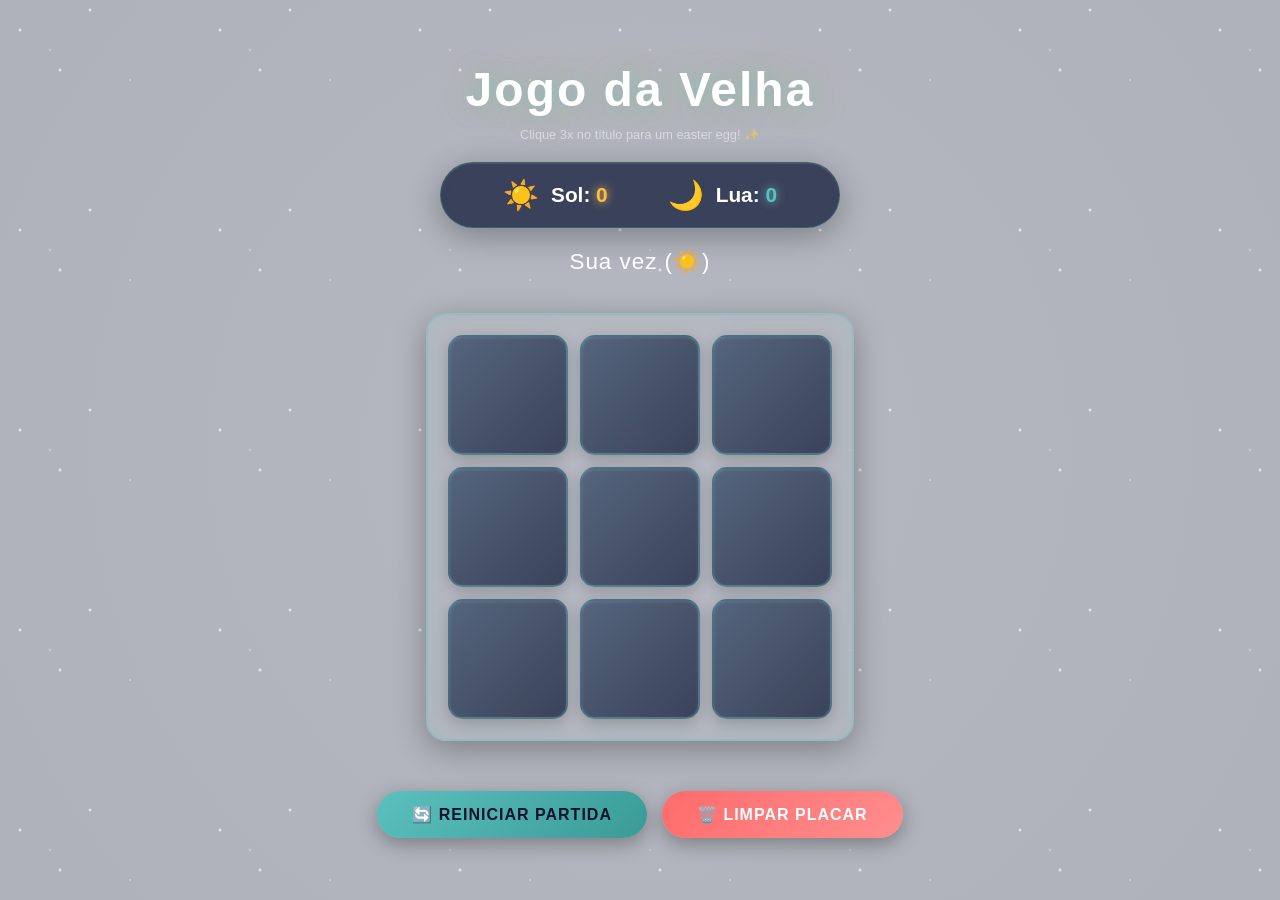
==== index.html @ 62d58f1d "Criar jogo da velha completo com Sol vs Lua Crescente, IA Minimax, Easter Egg, e animações" ====
<!DOCTYPE html>
<html lang="pt-BR">
<head>
    <meta charset="UTF-8">
    <meta name="viewport" content="width=device-width, initial-scale=1.0">
    <title>Jogo da Velha - Sol & Lua Crescente</title>
    <style>
        * {
            margin: 0;
            padding: 0;
            box-sizing: border-box;
        }

        :root {
            --bg-color: #0b132b;
            --board-color: #1c2541;
            --text-color: #ffffff;
            --sol-color: #ffbc42;
            --lua-color: #5bc0be;
            --primary-shadow: 0 8px 32px rgba(0, 0, 0, 0.3);
        }

        body {
            margin: 0;
            padding: 0;
            background: radial-gradient(circle at center, #1c2541 0%, #0b132b 100%);
            color: var(--text-color);
            font-family: 'Segoe UI', Tahoma, Geneva, Verdana, sans-serif;
            display: flex;
            flex-direction: column;
            align-items: center;
            justify-content: center;
            min-height: 100vh;
            overflow: hidden;
        }

        /* Efeito de estrelas de fundo */
        body::before {
            content: '';
            position: fixed;
            top: 0;
            left: 0;
            width: 100%;
            height: 100%;
            background-image: 
                radial-gradient(2px 2px at 20px 30px, white, rgba(255,255,255,0.2)),
                radial-gradient(2px 2px at 60px 70px, white, rgba(255,255,255,0.2)),
                radial-gradient(1px 1px at 50px 50px, white, rgba(255,255,255,0.2)),
                radial-gradient(1px 1px at 130px 80px, white, rgba(255,255,255,0.2)),
                radial-gradient(2px 2px at 90px 10px, white, rgba(255,255,255,0.2));
            background-repeat: repeat;
            background-size: 200px 200px;
            animation: twinkle 5s ease-in-out infinite;
            pointer-events: none;
            z-index: 1;
        }

        @keyframes twinkle {
            0%, 100% { opacity: 0.3; }
            50% { opacity: 0.8; }
        }

        h1 {
            font-size: 3rem;
            margin-bottom: 10px;
            cursor: pointer;
            user-select: none;
            text-shadow: 0 0 20px rgba(91, 192, 190, 0.5), 0 0 40px rgba(255, 188, 66, 0.3);
            transition: all 0.3s ease;
            position: relative;
            z-index: 2;
            letter-spacing: 2px;
        }

        h1:hover {
            transform: scale(1.05);
            text-shadow: 0 0 30px rgba(91, 192, 190, 0.8), 0 0 60px rgba(255, 188, 66, 0.6);
        }

        h1:active {
            transform: scale(0.95);
        }

        .click-hint {
            font-size: 0.8rem;
            color: rgba(255, 255, 255, 0.5);
            margin-bottom: 20px;
            z-index: 2;
            position: relative;
            animation: pulse-text 2s ease-in-out infinite;
        }

        @keyframes pulse-text {
            0%, 100% { opacity: 0.5; }
            50% { opacity: 1; }
        }

        .scoreboard {
            display: flex;
            gap: 60px;
            font-size: 1.3rem;
            margin-bottom: 20px;
            background: rgba(28, 37, 65, 0.8);
            padding: 15px 35px;
            border-radius: 50px;
            box-shadow: var(--primary-shadow), inset 0 1px 0 rgba(255, 255, 255, 0.1);
            backdrop-filter: blur(10px);
            border: 1px solid rgba(91, 192, 190, 0.2);
            z-index: 2;
            position: relative;
            min-width: 400px;
            justify-content: center;
        }

        .score-item {
            display: flex;
            align-items: center;
            gap: 12px;
            font-weight: 600;
            transition: transform 0.3s ease;
        }

        .score-item:hover {
            transform: scale(1.1);
        }

        .score-sol { 
            color: var(--sol-color); 
            text-shadow: 0 0 10px var(--sol-color);
        }

        .score-lua { 
            color: var(--lua-color); 
            text-shadow: 0 0 10px var(--lua-color);
        }

        .emoji {
            font-size: 1.8rem;
            animation: emoji-bounce 1s ease-in-out infinite;
        }

        .emoji.sol-emoji {
            animation: rotate-sun 8s linear infinite;
        }

        @keyframes rotate-sun {
            from { transform: rotate(0deg); }
            to { transform: rotate(360deg); }
        }

        @keyframes emoji-bounce {
            0%, 100% { transform: translateY(0); }
            50% { transform: translateY(-5px); }
        }

        .status {
            font-size: 1.4rem;
            margin-bottom: 25px;
            height: 35px;
            font-weight: 300;
            letter-spacing: 1px;
            z-index: 2;
            position: relative;
            min-height: 40px;
            animation: fade-in 0.3s ease;
        }

        @keyframes fade-in {
            from { opacity: 0; }
            to { opacity: 1; }
        }

        .container {
            display: flex;
            flex-direction: column;
            align-items: center;
            gap: 20px;
            z-index: 2;
            position: relative;
        }

        .board {
            display: grid;
            grid-template-columns: repeat(3, 120px);
            grid-template-rows: repeat(3, 120px);
            gap: 12px;
            background: rgba(255, 255, 255, 0.03);
            padding: 20px;
            border-radius: 20px;
            box-shadow: var(--primary-shadow), inset 0 0 20px rgba(91, 192, 190, 0.1);
            border: 2px solid rgba(91, 192, 190, 0.3);
            backdrop-filter: blur(10px);
        }

        .cell {
            background: linear-gradient(135deg, rgba(60, 80, 107, 0.8), rgba(28, 37, 65, 0.8));
            border: 2px solid rgba(91, 192, 190, 0.3);
            border-radius: 15px;
            font-size: 3.5rem;
            display: flex;
            align-items: center;
            justify-content: center;
            cursor: pointer;
            transition: all 0.3s cubic-bezier(0.34, 1.56, 0.64, 1);
            box-shadow: inset 0 1px 3px rgba(255, 255, 255, 0.1), 0 4px 15px rgba(0, 0, 0, 0.2);
            position: relative;
            overflow: hidden;
        }

        .cell::before {
            content: '';
            position: absolute;
            top: 0;
            left: -100%;
            width: 100%;
            height: 100%;
            background: linear-gradient(90deg, transparent, rgba(255, 255, 255, 0.3), transparent);
            transition: left 0.5s;
        }

        .cell:hover::before {
            left: 100%;
        }

        .cell:hover:not(.sol):not(.lua) {
            background: linear-gradient(135deg, rgba(91, 192, 190, 0.4), rgba(60, 80, 107, 0.8));
            transform: translateY(-5px) scale(1.02);
            box-shadow: inset 0 1px 3px rgba(255, 255, 255, 0.2), 0 8px 25px rgba(91, 192, 190, 0.3);
            border-color: rgba(91, 192, 190, 0.6);
        }

        .cell:active:not(.disabled) {
            transform: translateY(-2px) scale(0.98);
        }

        .cell.disabled {
            cursor: not-allowed;
        }

        .cell.sol {
            color: var(--sol-color);
            animation: appear-sol 0.5s cubic-bezier(0.34, 1.56, 0.64, 1);
            text-shadow: 0 0 10px var(--sol-color);
        }

        .cell.lua {
            color: var(--lua-color);
            animation: appear-lua 0.5s cubic-bezier(0.34, 1.56, 0.64, 1);
            text-shadow: 0 0 10px var(--lua-color);
        }

        @keyframes appear-sol {
            from {
                transform: scale(0) rotate(-180deg);
                opacity: 0;
            }
            to {
                transform: scale(1) rotate(0deg);
                opacity: 1;
            }
        }

        @keyframes appear-lua {
            from {
                transform: scale(0) rotate(180deg);
                opacity: 0;
            }
            to {
                transform: scale(1) rotate(0deg);
                opacity: 1;
            }
        }

        .cell.winner-cell {
            background: linear-gradient(135deg, rgba(91, 192, 190, 0.8), rgba(255, 188, 66, 0.6));
            animation: pulse-winner 0.6s ease-in-out infinite;
            box-shadow: inset 0 1px 3px rgba(255, 255, 255, 0.3), 0 0 30px rgba(91, 192, 190, 0.8);
            border-color: rgba(91, 192, 190, 0.9);
        }

        @keyframes pulse-winner {
            0%, 100% { transform: scale(1); }
            50% { transform: scale(1.08); }
        }

        .buttons-container {
            display: flex;
            gap: 15px;
            margin-top: 30px;
            z-index: 2;
            position: relative;
        }

        .reset-btn, .clear-scores-btn {
            padding: 14px 35px;
            font-size: 1rem;
            font-weight: 600;
            border: none;
            border-radius: 30px;
            cursor: pointer;
            transition: all 0.3s cubic-bezier(0.34, 1.56, 0.64, 1);
            box-shadow: 0 6px 20px rgba(0, 0, 0, 0.3);
            text-transform: uppercase;
            letter-spacing: 1px;
            position: relative;
            overflow: hidden;
        }

        .reset-btn::before, .clear-scores-btn::before {
            content: '';
            position: absolute;
            top: 0;
            left: -100%;
            width: 100%;
            height: 100%;
            background: rgba(255, 255, 255, 0.2);
            transition: left 0.5s;
            z-index: -1;
        }

        .reset-btn:hover::before, .clear-scores-btn:hover::before {
            left: 100%;
        }

        .reset-btn {
            background: linear-gradient(135deg, var(--lua-color), #3a9b96);
            color: #0b132b;
        }

        .reset-btn:hover {
            transform: translateY(-3px);
            box-shadow: 0 10px 30px rgba(91, 192, 190, 0.5);
        }

        .clear-scores-btn {
            background: linear-gradient(135deg, #ff6b6b, #ff8e8e);
            color: white;
        }

        .clear-scores-btn:hover {
            transform: translateY(-3px);
            box-shadow: 0 10px 30px rgba(255, 107, 107, 0.5);
        }

        /* Easter Egg Canvas */
        #easterEggCanvas {
            position: fixed;
            top: 0;
            left: 0;
            width: 100vw;
            height: 100vh;
            pointer-events: none;
            z-index: 999;
        }

        /* Confetti e Estrelas */
        .confetti {
            position: fixed;
            pointer-events: none;
            z-index: 998;
        }

        @media (max-width: 768px) {
            h1 {
                font-size: 2rem;
            }

            .scoreboard {
                gap: 30px;
                padding: 12px 20px;
                min-width: auto;
                font-size: 1rem;
            }

            .board {
                grid-template-columns: repeat(3, 80px);
                grid-template-rows: repeat(3, 80px);
                gap: 8px;
                padding: 15px;
            }

            .cell {
                font-size: 2.5rem;
            }

            .buttons-container {
                flex-direction: column;
                gap: 10px;
            }

            .reset-btn, .clear-scores-btn {
                padding: 12px 25px;
                font-size: 0.9rem;
            }
        }
    </style>
</head>
<body>

    <h1 id="gameTitle">Jogo da Velha</h1>
    <div class="click-hint" id="clickHint">Clique 3x no título para um easter egg! ✨</div>

    <div class="scoreboard">
        <div class="score-item">
            <span class="emoji sol-emoji">☀️</span>
            <span>Sol: <span id="solScore" class="score-sol">0</span></span>
        </div>
        <div class="score-item">
            <span class="emoji">🌙</span>
            <span>Lua: <span id="luaScore" class="score-lua">0</span></span>
        </div>
    </div>

    <div class="status" id="statusText">Sua vez (☀️)</div>

    <div class="container">
        <div class="board" id="board">
            <div class="cell" data-index="0"></div>
            <div class="cell" data-index="1"></div>
            <div class="cell" data-index="2"></div>
            <div class="cell" data-index="3"></div>
            <div class="cell" data-index="4"></div>
            <div class="cell" data-index="5"></div>
            <div class="cell" data-index="6"></div>
            <div class="cell" data-index="7"></div>
            <div class="cell" data-index="8"></div>
        </div>

        <div class="buttons-container">
            <button class="reset-btn" id="resetBtn">🔄 Reiniciar Partida</button>
            <button class="clear-scores-btn" id="clearScoresBtn">🗑️ Limpar Placar</button>
        </div>
    </div>

    <canvas id="easterEggCanvas"></canvas>

    <script>
        const board = document.getElementById('board');
        const cells = document.querySelectorAll('.cell');
        const statusText = document.getElementById('statusText');
        const resetBtn = document.getElementById('resetBtn');
        const clearScoresBtn = document.getElementById('clearScoresBtn');
        const gameTitle = document.getElementById('gameTitle');
        const canvas = document.getElementById('easterEggCanvas');
        const ctx = canvas.getContext('2d');

        const HUMAN = 'sol';
        const AI = 'lua';
        let gameState = ["", "", "", "", "", "", "", "", ""];
        let isGameActive = true;
        let isAIThinking = false;
        
        let scores = { sol: 0, lua: 0 };
        let titleClicks = 0;
        let particles = [];

        const winningConditions = [
            [0, 1, 2], [3, 4, 5], [6, 7, 8],
            [0, 3, 6], [1, 4, 7], [2, 5, 8],
            [0, 4, 8], [2, 4, 6]
        ];

        // Inicializar canvas
        function resizeCanvas() {
            canvas.width = window.innerWidth;
            canvas.height = window.innerHeight;
        }
        resizeCanvas();
        window.addEventListener('resize', resizeCanvas);

        // Inicializar placar do LocalStorage
        if (localStorage.getItem('ticTacToeScores')) {
            scores = JSON.parse(localStorage.getItem('ticTacToeScores'));
            document.getElementById('solScore').textContent = scores.sol;
            document.getElementById('luaScore').textContent = scores.lua;
        }

        // Eventos
        cells.forEach(cell => cell.addEventListener('click', handleCellClick));
        resetBtn.addEventListener('click', resetGame);
        clearScoresBtn.addEventListener('click', clearScores);
        gameTitle.addEventListener('click', handleTitleClick);

        // Easter Egg - Confetes e Estrelas
        function handleTitleClick() {
            titleClicks++;
            
            if (titleClicks === 3) {
                createCelebration();
                titleClicks = 0;
            }
            
            setTimeout(() => {
                if (titleClicks > 0 && titleClicks < 3) {
                    titleClicks = 0;
                }
            }, 1500);
        }

        function createCelebration() {
            // Criar confetes
            for (let i = 0; i < 100; i++) {
                createConfetti();
            }
            
            // Criar estrelas
            for (let i = 0; i < 50; i++) {
                createStar();
            }
        }

        function createConfetti() {
            const confetti = {
                x: Math.random() * window.innerWidth,
                y: -10,
                vx: (Math.random() - 0.5) * 8,
                vy: Math.random() * 5 + 3,
                angle: Math.random() * Math.PI * 2,
                rotation: Math.random() * 0.1,
                life: 1,
                color: ['#ffbc42', '#5bc0be', '#ff6b9d', '#c44569'][Math.floor(Math.random() * 4)]
            };
            particles.push(confetti);
        }

        function createStar() {
            const star = {
                x: Math.random() * window.innerWidth,
                y: Math.random() * window.innerHeight,
                vx: (Math.random() - 0.5) * 2,
                vy: (Math.random() - 0.5) * 2,
                angle: Math.random() * Math.PI * 2,
                rotation: Math.random() * 0.1,
                life: 1,
                size: Math.random() * 2 + 1,
                type: 'star'
            };
            particles.push(star);
        }

        function animateParticles() {
            ctx.clearRect(0, 0, canvas.width, canvas.height);

            for (let i = particles.length - 1; i >= 0; i--) {
                const p = particles[i];
                
                p.x += p.vx;
                p.y += p.vy;
                p.vy += 0.1; // Gravidade
                p.angle += p.rotation;
                p.life -= 0.01;

                if (p.life <= 0) {
                    particles.splice(i, 1);
                    continue;
                }

                ctx.globalAlpha = p.life;
                
                if (p.type === 'star') {
                    drawStar(p);
                } else {
                    drawConfetti(p);
                }
            }

            ctx.globalAlpha = 1;

            if (particles.length > 0) {
                requestAnimationFrame(animateParticles);
            }
        }

        function drawConfetti(p) {
            ctx.save();
            ctx.translate(p.x, p.y);
            ctx.rotate(p.angle);
            ctx.fillStyle = p.color;
            ctx.fillRect(-5, -2, 10, 4);
            ctx.restore();
        }

        function drawStar(p) {
            ctx.save();
            ctx.translate(p.x, p.y);
            ctx.fillStyle = '#ffbc42';
            drawStarShape(p.size);
            ctx.restore();
        }

        function drawStarShape(size) {
            ctx.beginPath();
            for (let i = 0; i < 5; i++) {
                const angle = (i * 4 * Math.PI) / 5 - Math.PI / 2;
                const x = Math.cos(angle) * size;
                const y = Math.sin(angle) * size;
                if (i === 0) ctx.moveTo(x, y);
                else ctx.lineTo(x, y);
            }
            ctx.closePath();
            ctx.fill();
        }

        // Clique do jogador Humano
        function handleCellClick(e) {
            if (isAIThinking || !isGameActive) return;
            
            const clickedCell = e.target;
            const clickedCellIndex = parseInt(clickedCell.getAttribute('data-index'));

            if (gameState[clickedCellIndex] !== "") return;

            makeMove(clickedCellIndex, HUMAN);
            
            if (!checkGameOver(HUMAN)) {
                statusText.textContent = "🌙 Lua pensando...";
                isGameActive = false;
                isAIThinking = true;
                cells.forEach(cell => cell.classList.add('disabled'));
                setTimeout(aiTurn, 600);
            }
        }

        // Movimentação
        function makeMove(index, player) {
            gameState[index] = player;
            cells[index].classList.add(player);
        }

        // Turno da IA com Minimax Imbatível
        function aiTurn() {
            let bestMove = minimax(gameState, AI).index;
            makeMove(bestMove, AI);

            isAIThinking = false;
            cells.forEach(cell => cell.classList.remove('disabled'));

            if (!checkGameOver(AI)) {
                statusText.textContent = "☀️ Sua vez";
                isGameActive = true;
            }
        }

        // Algoritmo Minimax - IA Imbatível
        function minimax(newBoard, player) {
            let availSpots = newBoard
                .map((val, idx) => val === "" ? idx : null)
                .filter(val => val !== null);

            if (checkWinScoring(newBoard, HUMAN)) return { score: -10 };
            if (checkWinScoring(newBoard, AI)) return { score: 10 };
            if (availSpots.length === 0) return { score: 0 };

            let moves = [];
            for (let i = 0; i < availSpots.length; i++) {
                let move = {};
                move.index = availSpots[i];
                newBoard[availSpots[i]] = player;

                if (player === AI) {
                    let result = minimax(newBoard, HUMAN);
                    move.score = result.score;
                } else {
                    let result = minimax(newBoard, AI);
                    move.score = result.score;
                }

                newBoard[availSpots[i]] = "";
                moves.push(move);
            }

            let bestMove;
            if (player === AI) {
                let bestScore = -10000;
                for (let i = 0; i < moves.length; i++) {
                    if (moves[i].score > bestScore) {
                        bestScore = moves[i].score;
                        bestMove = i;
                    }
                }
            } else {
                let bestScore = 10000;
                for (let i = 0; i < moves.length; i++) {
                    if (moves[i].score < bestScore) {
                        bestScore = moves[i].score;
                        bestMove = i;
                    }
                }
            }
            return moves[bestMove];
        }

        // Verificar se há vitória (para scoring do Minimax)
        function checkWinScoring(boardState, player) {
            return winningConditions.some(condition => {
                return condition.every(index => boardState[index] === player);
            });
        }

        // Verificar fim do jogo
        function checkGameOver(player) {
            let gameWon = false;
            let winningCells = [];

            for (let i = 0; i < winningConditions.length; i++) {
                const condition = winningConditions[i];
                if (
                    gameState[condition[0]] === player &&
                    gameState[condition[1]] === player &&
                    gameState[condition[2]] === player
                ) {
                    gameWon = true;
                    winningCells = condition;
                    break;
                }
            }

            if (gameWon) {
                highlightWinningCells(winningCells);
                const playerName = player === HUMAN ? "☀️ Sol" : "🌙 Lua";
                statusText.textContent = `${playerName} venceu! 🎉`;
                isGameActive = false;
                
                scores[player]++;
                localStorage.setItem('ticTacToeScores', JSON.stringify(scores));
                document.getElementById('solScore').textContent = scores.sol;
                document.getElementById('luaScore').textContent = scores.lua;
                
                return true;
            }

            // Verificar empate
            if (gameState.every(cell => cell !== "")) {
                statusText.textContent = "Empate! 🤝";
                isGameActive = false;
                return true;
            }

            return false;
        }

        function highlightWinningCells(winningCells) {
            winningCells.forEach(index => {
                cells[index].classList.add('winner-cell');
            });
        }

        // Reiniciar jogo
        function resetGame() {
            gameState = ["", "", "", "", "", "", "", "", ""];
            isGameActive = true;
            isAIThinking = false;
            titleClicks = 0;
            
            cells.forEach(cell => {
                cell.classList.remove('sol', 'lua', 'winner-cell', 'disabled');
                cell.textContent = '';
            });

            statusText.textContent = "☀️ Sua vez";
        }

        // Limpar placar
        function clearScores() {
            if (confirm('Tem certeza que deseja limpar o placar?')) {
                scores = { sol: 0, lua: 0 };
                localStorage.removeItem('ticTacToeScores');
                document.getElementById('solScore').textContent = '0';
                document.getElementById('luaScore').textContent = '0';
                resetGame();
            }
        }
    </script>

</body>
</html>
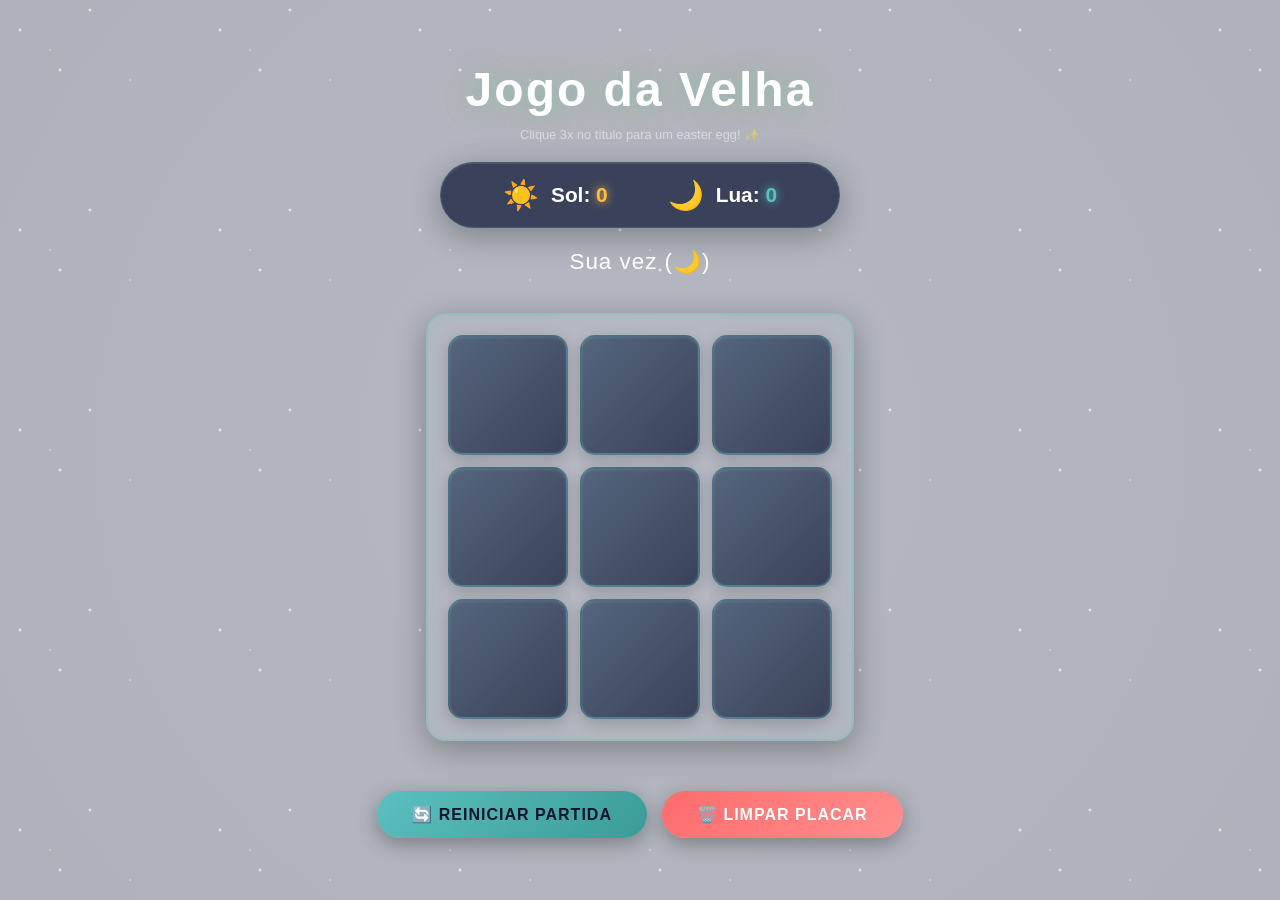
==== commit 0301d9c3: "Atualização: Sol aparece quando IA joga, Lua quando jogador clica; ajuste de textos de status e east" ====
--- a/index.html
+++ b/index.html
@@ -411,7 +411,7 @@
         </div>
     </div>
 
-    <div class="status" id="statusText">Sua vez (☀️)</div>
+    <div class="status" id="statusText">Sua vez (🌙)</div>
 
     <div class="container">
         <div class="board" id="board">
@@ -444,8 +444,9 @@
         const canvas = document.getElementById('easterEggCanvas');
         const ctx = canvas.getContext('2d');
 
-        const HUMAN = 'sol';
-        const AI = 'lua';
+        // HUMAN = jogador humano (Lua), AI = IA (Sol)
+        const HUMAN = 'lua';
+        const AI = 'sol';
         let gameState = ["", "", "", "", "", "", "", "", ""];
         let isGameActive = true;
         let isAIThinking = false;
@@ -507,10 +508,14 @@
             for (let i = 0; i < 50; i++) {
                 createStar();
             }
+
+            // Iniciar animação
+            animateParticles();
         }
 
         function createConfetti() {
             const confetti = {
+                type: 'confetti',
                 x: Math.random() * window.innerWidth,
                 y: -10,
                 vx: (Math.random() - 0.5) * 8,
@@ -525,15 +530,15 @@
 
         function createStar() {
             const star = {
+                type: 'star',
                 x: Math.random() * window.innerWidth,
-                y: Math.random() * window.innerHeight,
+                y: Math.random() * window.innerHeight * 0.5,
                 vx: (Math.random() - 0.5) * 2,
                 vy: (Math.random() - 0.5) * 2,
                 angle: Math.random() * Math.PI * 2,
                 rotation: Math.random() * 0.1,
                 life: 1,
-                size: Math.random() * 2 + 1,
-                type: 'star'
+                size: Math.random() * 2 + 1
             };
             particles.push(star);
         }
@@ -546,7 +551,7 @@
                 
                 p.x += p.vx;
                 p.y += p.vy;
-                p.vy += 0.1; // Gravidade
+                if (p.type === 'confetti') p.vy += 0.12; // Gravidade para confete
                 p.angle += p.rotation;
                 p.life -= 0.01;
 
@@ -613,7 +618,7 @@
             makeMove(clickedCellIndex, HUMAN);
             
             if (!checkGameOver(HUMAN)) {
-                statusText.textContent = "🌙 Lua pensando...";
+                statusText.textContent = "☀️ Sol pensando...";
                 isGameActive = false;
                 isAIThinking = true;
                 cells.forEach(cell => cell.classList.add('disabled'));
@@ -625,6 +630,8 @@
         function makeMove(index, player) {
             gameState[index] = player;
             cells[index].classList.add(player);
+            // Coloca o símbolo visual correto na célula
+            cells[index].textContent = player === 'sol' ? '☀️' : '🌙';
         }
 
         // Turno da IA com Minimax Imbatível
@@ -636,7 +643,7 @@
             cells.forEach(cell => cell.classList.remove('disabled'));
 
             if (!checkGameOver(AI)) {
-                statusText.textContent = "☀️ Sua vez";
+                statusText.textContent = "🌙 Sua vez";
                 isGameActive = true;
             }
         }
@@ -717,7 +724,7 @@
 
             if (gameWon) {
                 highlightWinningCells(winningCells);
-                const playerName = player === HUMAN ? "☀️ Sol" : "🌙 Lua";
+                const playerName = player === 'sol' ? "☀️ Sol" : "🌙 Lua";
                 statusText.textContent = `${playerName} venceu! 🎉`;
                 isGameActive = false;
                 
@@ -757,7 +764,7 @@
                 cell.textContent = '';
             });
 
-            statusText.textContent = "☀️ Sua vez";
+            statusText.textContent = "🌙 Sua vez";
         }
 
         // Limpar placar
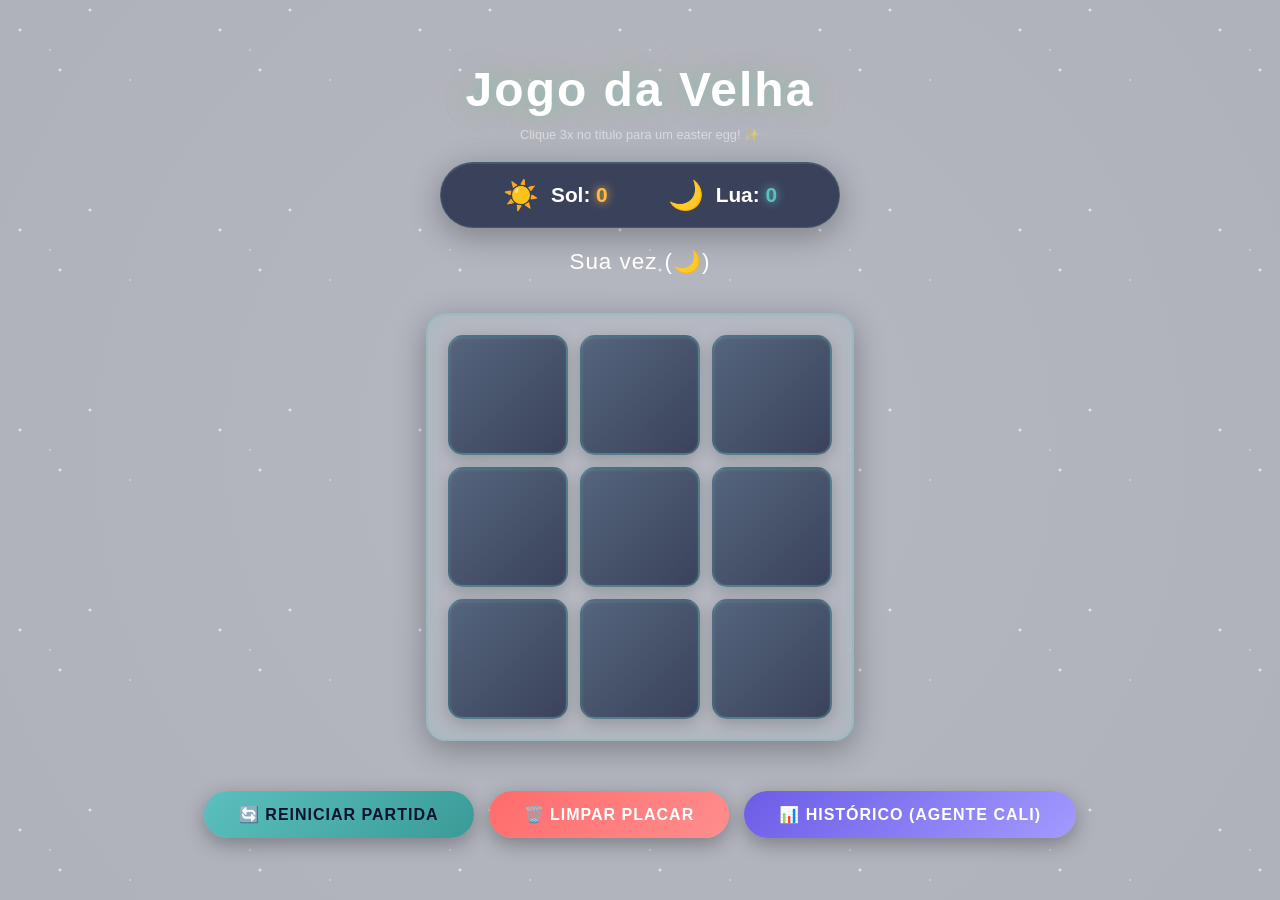
==== commit 7750b82b: "🤖 Agente Cali - Sistema de Monitoramento Ativo! ADICIONADO: ✅ Classe AgenteCalibani para rastreament" ====
--- a/index.html
+++ b/index.html
@@ -289,9 +289,11 @@
             margin-top: 30px;
             z-index: 2;
             position: relative;
-        }
-
-        .reset-btn, .clear-scores-btn {
+            flex-wrap: wrap;
+            justify-content: center;
+        }
+
+        .reset-btn, .clear-scores-btn, .history-btn {
             padding: 14px 35px;
             font-size: 1rem;
             font-weight: 600;
@@ -306,7 +308,7 @@
             overflow: hidden;
         }
 
-        .reset-btn::before, .clear-scores-btn::before {
+        .reset-btn::before, .clear-scores-btn::before, .history-btn::before {
             content: '';
             position: absolute;
             top: 0;
@@ -318,7 +320,7 @@
             z-index: -1;
         }
 
-        .reset-btn:hover::before, .clear-scores-btn:hover::before {
+        .reset-btn:hover::before, .clear-scores-btn:hover::before, .history-btn:hover::before {
             left: 100%;
         }
 
@@ -340,6 +342,162 @@
         .clear-scores-btn:hover {
             transform: translateY(-3px);
             box-shadow: 0 10px 30px rgba(255, 107, 107, 0.5);
+        }
+
+        .history-btn {
+            background: linear-gradient(135deg, #6c5ce7, #a29bfe);
+            color: white;
+        }
+
+        .history-btn:hover {
+            transform: translateY(-3px);
+            box-shadow: 0 10px 30px rgba(108, 92, 231, 0.5);
+        }
+
+        /* Modal de Histórico */
+        .modal {
+            display: none;
+            position: fixed;
+            z-index: 1000;
+            left: 0;
+            top: 0;
+            width: 100%;
+            height: 100%;
+            background-color: rgba(0, 0, 0, 0.7);
+            animation: fadeIn 0.3s ease;
+        }
+
+        @keyframes fadeIn {
+            from { opacity: 0; }
+            to { opacity: 1; }
+        }
+
+        .modal-content {
+            background: linear-gradient(135deg, #1c2541, #0b132b);
+            margin: 5% auto;
+            padding: 30px;
+            border: 2px solid rgba(91, 192, 190, 0.5);
+            border-radius: 20px;
+            width: 90%;
+            max-width: 700px;
+            max-height: 80vh;
+            overflow-y: auto;
+            box-shadow: 0 10px 50px rgba(0, 0, 0, 0.5);
+            animation: slideDown 0.3s ease;
+        }
+
+        @keyframes slideDown {
+            from {
+                transform: translateY(-50px);
+                opacity: 0;
+            }
+            to {
+                transform: translateY(0);
+                opacity: 1;
+            }
+        }
+
+        .modal-header {
+            display: flex;
+            justify-content: space-between;
+            align-items: center;
+            margin-bottom: 20px;
+            border-bottom: 2px solid rgba(91, 192, 190, 0.3);
+            padding-bottom: 15px;
+        }
+
+        .modal-header h2 {
+            color: var(--lua-color);
+            font-size: 1.8rem;
+            text-shadow: 0 0 10px rgba(91, 192, 190, 0.5);
+        }
+
+        .close-btn {
+            color: #aaa;
+            font-size: 28px;
+            font-weight: bold;
+            cursor: pointer;
+            transition: color 0.3s ease;
+        }
+
+        .close-btn:hover,
+        .close-btn:focus {
+            color: var(--lua-color);
+        }
+
+        .history-stats {
+            background: rgba(108, 92, 231, 0.2);
+            padding: 15px;
+            border-radius: 10px;
+            margin-bottom: 20px;
+            border-left: 4px solid #6c5ce7;
+        }
+
+        .stat-item {
+            display: flex;
+            justify-content: space-between;
+            margin: 8px 0;
+            font-size: 0.95rem;
+        }
+
+        .history-entry {
+            background: rgba(60, 80, 107, 0.4);
+            padding: 15px;
+            margin-bottom: 12px;
+            border-radius: 10px;
+            border-left: 4px solid var(--lua-color);
+            transition: all 0.3s ease;
+        }
+
+        .history-entry:hover {
+            background: rgba(60, 80, 107, 0.6);
+            transform: translateX(5px);
+        }
+
+        .history-entry.winner-entry {
+            border-left-color: var(--sol-color);
+            background: rgba(255, 188, 66, 0.1);
+        }
+
+        .history-time {
+            color: var(--lua-color);
+            font-weight: bold;
+            font-size: 0.9rem;
+        }
+
+        .history-result {
+            margin-top: 8px;
+            font-size: 1rem;
+            color: var(--text-color);
+        }
+
+        .history-moves {
+            margin-top: 8px;
+            font-size: 0.85rem;
+            color: rgba(255, 255, 255, 0.7);
+            background: rgba(0, 0, 0, 0.3);
+            padding: 8px;
+            border-radius: 5px;
+            max-height: 100px;
+            overflow-y: auto;
+        }
+
+        .export-btn {
+            background: linear-gradient(135deg, #00b894, #55efc4);
+            color: #0b132b;
+            padding: 10px 20px;
+            border: none;
+            border-radius: 20px;
+            cursor: pointer;
+            font-weight: 600;
+            transition: all 0.3s ease;
+            margin-top: 15px;
+            width: 100%;
+        }
+
+        .export-btn:hover {
+            transform: scale(1.05);
+            box-shadow: 0 5px 20px rgba(0, 184, 148, 0.5);
         }
 
         /* Easter Egg Canvas */
@@ -388,9 +546,15 @@
                 gap: 10px;
             }
 
-            .reset-btn, .clear-scores-btn {
+            .reset-btn, .clear-scores-btn, .history-btn {
                 padding: 12px 25px;
                 font-size: 0.9rem;
+                width: 100%;
+            }
+
+            .modal-content {
+                width: 95%;
+                margin: 20% auto;
             }
         }
     </style>
@@ -429,6 +593,20 @@
         <div class="buttons-container">
             <button class="reset-btn" id="resetBtn">🔄 Reiniciar Partida</button>
             <button class="clear-scores-btn" id="clearScoresBtn">🗑️ Limpar Placar</button>
+            <button class="history-btn" id="historyBtn">📊 Histórico (Agente Cali)</button>
+        </div>
+    </div>
+
+    <!-- Modal de Histórico -->
+    <div id="historyModal" class="modal">
+        <div class="modal-content">
+            <div class="modal-header">
+                <h2>🤖 Agente Cali - Histórico de Partidas</h2>
+                <span class="close-btn">&times;</span>
+            </div>
+            <div id="statsContainer"></div>
+            <div id="historyList"></div>
+            <button class="export-btn" id="exportBtn">💾 Exportar como JSON</button>
         </div>
     </div>
 
@@ -440,6 +618,7 @@
         const statusText = document.getElementById('statusText');
         const resetBtn = document.getElementById('resetBtn');
         const clearScoresBtn = document.getElementById('clearScoresBtn');
+        const historyBtn = document.getElementById('historyBtn');
         const gameTitle = document.getElementById('gameTitle');
         const canvas = document.getElementById('easterEggCanvas');
         const ctx = canvas.getContext('2d');
@@ -450,10 +629,13 @@
         let gameState = ["", "", "", "", "", "", "", "", ""];
         let isGameActive = true;
         let isAIThinking = false;
+        let currentGameMoves = []; // Rastrear movimentos da partida atual
         
         let scores = { sol: 0, lua: 0 };
         let titleClicks = 0;
         let particles = [];
+        let gameHistory = []; // Histórico de todas as partidas - AGENTE CALI
+        let gameStartTime = Date.now();
 
         const winningConditions = [
             [0, 1, 2], [3, 4, 5], [6, 7, 8],
@@ -461,6 +643,60 @@
             [0, 4, 8], [2, 4, 6]
         ];
 
+        // ===== AGENTE CALI - SISTEMA DE MONITORAMENTO =====
+        class AgenteCalibani {
+            constructor() {
+                this.nome = "Cali";
+                this.inicializacao = new Date().toLocaleString('pt-BR');
+                this.totalAcessos = 0;
+                this.partidasProcessadas = 0;
+            }
+
+            registrarAcesso() {
+                this.totalAcessos++;
+            }
+
+            registrarPartida(resultado, vencedor, movimentos, tempoTotal) {
+                this.partidasProcessadas++;
+                
+                const partida = {
+                    id: this.partidasProcessadas,
+                    timestamp: new Date().toLocaleString('pt-BR'),
+                    data: new Date().toISOString(),
+                    resultado: resultado,
+                    vencedor: vencedor,
+                    movimentos: movimentos,
+                    placares: {
+                        sol: scores.sol,
+                        lua: scores.lua
+                    },
+                    tempoPartida: tempoPartida,
+                    boardFinal: [...gameState],
+                    placarAntesDaPartida: {
+                        sol: scores.sol - (vencedor === HUMAN ? 0 : (vencedor === AI ? 1 : 0)),
+                        lua: scores.lua - (vencedor === HUMAN ? 1 : (vencedor === AI ? 0 : 0))
+                    }
+                };
+
+                gameHistory.push(partida);
+                localStorage.setItem('gameHistory', JSON.stringify(gameHistory));
+                return partida;
+            }
+
+            obterRelatorio() {
+                return {
+                    agente: this.nome,
+                    inicializacao: this.inicializacao,
+                    totalAcessos: this.totalAcessos,
+                    partidasProcessadas: this.partidasProcessadas,
+                    placarTotal: scores,
+                    historico: gameHistory
+                };
+            }
+        }
+
+        const agenteCali = new AgenteCalibani();
+
         // Inicializar canvas
         function resizeCanvas() {
             canvas.width = window.innerWidth;
@@ -469,18 +705,119 @@
         resizeCanvas();
         window.addEventListener('resize', resizeCanvas);
 
-        // Inicializar placar do LocalStorage
+        // Inicializar placar e histórico do LocalStorage
         if (localStorage.getItem('ticTacToeScores')) {
             scores = JSON.parse(localStorage.getItem('ticTacToeScores'));
             document.getElementById('solScore').textContent = scores.sol;
             document.getElementById('luaScore').textContent = scores.lua;
         }
 
+        if (localStorage.getItem('gameHistory')) {
+            gameHistory = JSON.parse(localStorage.getItem('gameHistory'));
+            agenteCali.partidasProcessadas = gameHistory.length;
+        }
+
         // Eventos
         cells.forEach(cell => cell.addEventListener('click', handleCellClick));
         resetBtn.addEventListener('click', resetGame);
         clearScoresBtn.addEventListener('click', clearScores);
+        historyBtn.addEventListener('click', openHistory);
         gameTitle.addEventListener('click', handleTitleClick);
+
+        // Registrar acesso ao abrir a página
+        agenteCali.registrarAcesso();
+
+        // ===== MODAL DE HISTÓRICO =====
+        function openHistory() {
+            const modal = document.getElementById('historyModal');
+            const historyList = document.getElementById('historyList');
+            const statsContainer = document.getElementById('statsContainer');
+            
+            // Gerar estatísticas
+            let vitoriasLua = gameHistory.filter(g => g.vencedor === 'lua').length;
+            let vitoriasSOL = gameHistory.filter(g => g.vencedor === 'sol').length;
+            let empates = gameHistory.filter(g => g.vencedor === 'empate').length;
+            let tempoTotal = gameHistory.reduce((sum, g) => sum + g.tempoPartida, 0);
+            let tempoMedio = gameHistory.length > 0 ? Math.round(tempoTotal / gameHistory.length) : 0;
+
+            statsContainer.innerHTML = `
+                <div class="history-stats">
+                    <div style="font-weight: bold; color: var(--lua-color); margin-bottom: 10px;">📈 ESTATÍSTICAS GERAIS</div>
+                    <div class="stat-item">
+                        <span>Total de Partidas:</span>
+                        <span style="color: var(--sol-color);">${gameHistory.length}</span>
+                    </div>
+                    <div class="stat-item">
+                        <span>🌙 Vitórias Lua (Você):</span>
+                        <span style="color: var(--lua-color);">${vitoriasLua}</span>
+                    </div>
+                    <div class="stat-item">
+                        <span>☀️ Vitórias Sol (IA):</span>
+                        <span style="color: var(--sol-color);">${vitoriasSOL}</span>
+                    </div>
+                    <div class="stat-item">
+                        <span>🤝 Empates:</span>
+                        <span style="color: #aaa;">${empates}</span>
+                    </div>
+                    <div class="stat-item">
+                        <span>⏱️ Tempo Total:</span>
+                        <span style="color: #aaa;">${tempoTotal}s</span>
+                    </div>
+                    <div class="stat-item">
+                        <span>⏰ Tempo Médio/Partida:</span>
+                        <span style="color: #aaa;">${tempoMedio}s</span>
+                    </div>
+                    <div class="stat-item">
+                        <span>👆 Total de Acessos:</span>
+                        <span style="color: var(--lua-color);">${agenteCali.totalAcessos}</span>
+                    </div>
+                </div>
+            `;
+            
+            if (gameHistory.length === 0) {
+                historyList.innerHTML = '<p style="text-align: center; color: rgba(255, 255, 255, 0.6);">Nenhuma partida registrada ainda.</p>';
+            } else {
+                historyList.innerHTML = gameHistory.map((game, index) => `
+                    <div class="history-entry ${game.vencedor !== 'empate' ? 'winner-entry' : ''}">
+                        <div class="history-time">⏰ Partida #${game.id} - ${game.timestamp}</div>
+                        <div class="history-result">
+                            ${game.vencedor === 'empate' 
+                                ? '🤝 <strong>EMPATE</strong>' 
+                                : `<strong>${game.vencedor === HUMAN ? '🌙 VOCÊ VENCEU' : '☀️ IA VENCEU'}</strong>`}
+                        </div>
+                        <div class="history-result">Placar: ☀️ ${game.placares.sol} x ${game.placares.lua} 🌙</div>
+                        <div class="history-moves"><strong>Movimentos:</strong> ${game.movimentos.join(' → ')}</div>
+                        <div class="history-moves"><strong>Tempo da Partida:</strong> ${game.tempoPartida}s</div>
+                    </div>
+                `).reverse().join('');
+            }
+            
+            modal.style.display = 'block';
+        }
+
+        document.querySelector('.close-btn').addEventListener('click', function() {
+            document.getElementById('historyModal').style.display = 'none';
+        });
+
+        window.addEventListener('click', function(event) {
+            const modal = document.getElementById('historyModal');
+            if (event.target == modal) {
+                modal.style.display = 'none';
+            }
+        });
+
+        // Exportar histórico como JSON
+        document.getElementById('exportBtn').addEventListener('click', function() {
+            const relatorio = agenteCali.obterRelatorio();
+            const dataStr = JSON.stringify(relatorio, null, 2);
+            const dataBlob = new Blob([dataStr], { type: 'application/json' });
+            const url = URL.createObjectURL(dataBlob);
+            const link = document.createElement('a');
+            link.href = url;
+            link.download = `historico_jogo_cali_${new Date().getTime()}.json`;
+            link.click();
+            URL.revokeObjectURL(url);
+        });
 
         // Easter Egg - Confetes e Estrelas
         function handleTitleClick() {
@@ -608,6 +945,8 @@
 
         // Clique do jogador Humano
         function handleCellClick(e) {
+            agenteCali.registrarAcesso(); // Registra cada clique
+            
             if (isAIThinking || !isGameActive) return;
             
             const clickedCell = e.target;
@@ -616,6 +955,7 @@
             if (gameState[clickedCellIndex] !== "") return;
 
             makeMove(clickedCellIndex, HUMAN);
+            currentGameMoves.push(`Posição ${clickedCellIndex} - 🌙 Lua`);
             
             if (!checkGameOver(HUMAN)) {
                 statusText.textContent = "☀️ Sol pensando...";
@@ -630,7 +970,6 @@
         function makeMove(index, player) {
             gameState[index] = player;
             cells[index].classList.add(player);
-            // Coloca o símbolo visual correto na célula
             cells[index].textContent = player === 'sol' ? '☀️' : '🌙';
         }
 
@@ -638,6 +977,7 @@
         function aiTurn() {
             let bestMove = minimax(gameState, AI).index;
             makeMove(bestMove, AI);
+            currentGameMoves.push(`Posição ${bestMove} - ☀️ Sol`);
 
             isAIThinking = false;
             cells.forEach(cell => cell.classList.remove('disabled'));
@@ -733,6 +1073,11 @@
                 document.getElementById('solScore').textContent = scores.sol;
                 document.getElementById('luaScore').textContent = scores.lua;
                 
+                // Registrar partida no Agente Cali
+                let tempoPartida = Math.round((Date.now() - gameStartTime) / 1000);
+                let resultado = player === HUMAN ? 'vitoria_lua' : 'vitoria_sol';
+                agenteCali.registrarPartida(resultado, player, currentGameMoves, tempoPartida);
+                
                 return true;
             }
 
@@ -740,6 +1085,10 @@
             if (gameState.every(cell => cell !== "")) {
                 statusText.textContent = "Empate! 🤝";
                 isGameActive = false;
+                
+                let tempoPartida = Math.round((Date.now() - gameStartTime) / 1000);
+                agenteCali.registrarPartida('empate', 'empate', currentGameMoves, tempoPartida);
+                
                 return true;
             }
 
@@ -758,6 +1107,8 @@
             isGameActive = true;
             isAIThinking = false;
             titleClicks = 0;
+            currentGameMoves = [];
+            gameStartTime = Date.now();
             
             cells.forEach(cell => {
                 cell.classList.remove('sol', 'lua', 'winner-cell', 'disabled');
@@ -765,6 +1116,7 @@
             });
 
             statusText.textContent = "🌙 Sua vez";
+            agenteCali.registrarAcesso();
         }
 
         // Limpar placar
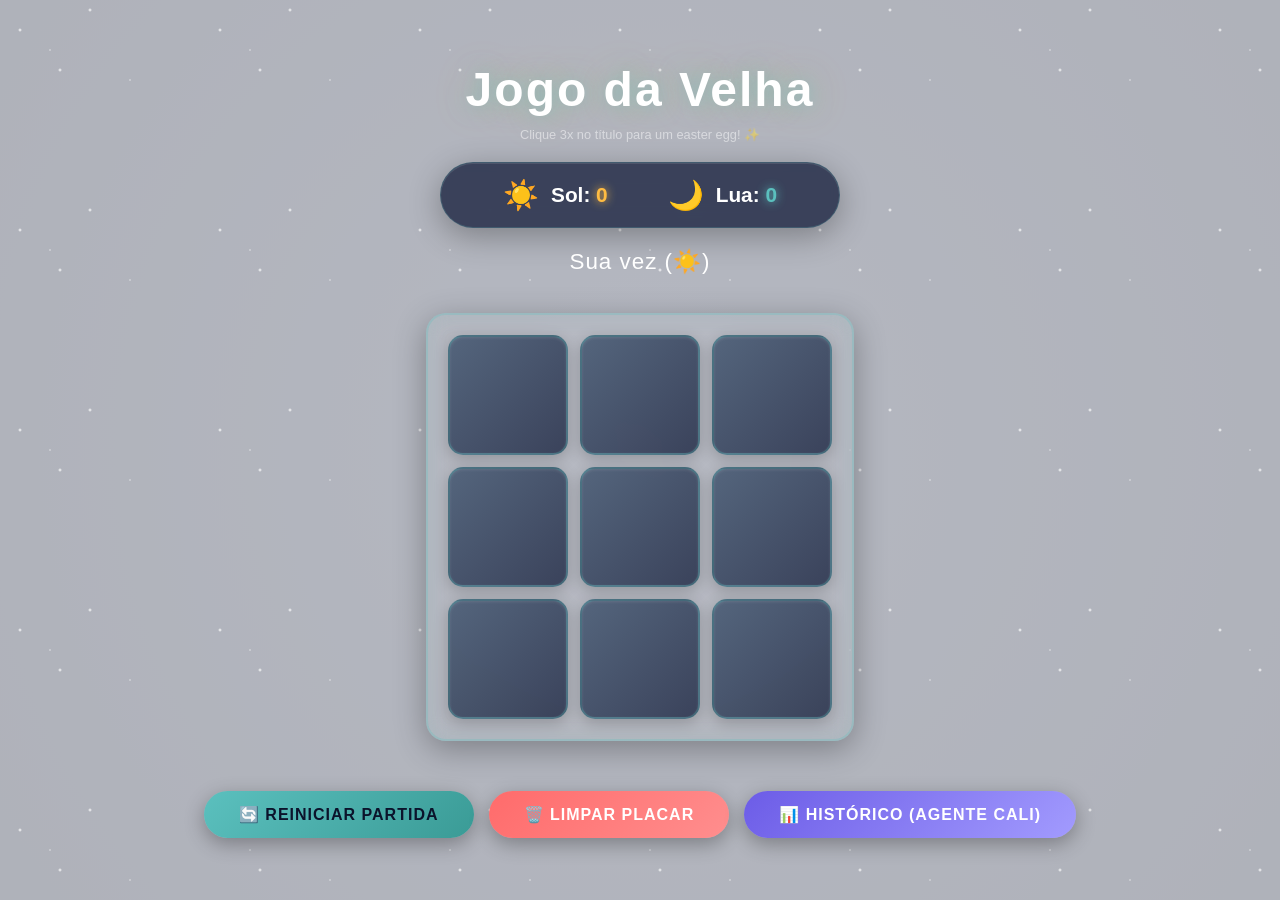
==== commit 43bd8557: "🤖 Agente Cali - ATUALIZAÇÃO v2.0 com Minimax Analytics! ✅ NOVO SISTEMA DE MONITORAMENTO DO MINIMAX: " ====
--- a/index.html
+++ b/index.html
@@ -374,13 +374,13 @@
 
         .modal-content {
             background: linear-gradient(135deg, #1c2541, #0b132b);
-            margin: 5% auto;
+            margin: 3% auto;
             padding: 30px;
             border: 2px solid rgba(91, 192, 190, 0.5);
             border-radius: 20px;
             width: 90%;
-            max-width: 700px;
-            max-height: 80vh;
+            max-width: 800px;
+            max-height: 85vh;
             overflow-y: auto;
             box-shadow: 0 10px 50px rgba(0, 0, 0, 0.5);
             animation: slideDown 0.3s ease;
@@ -440,6 +440,14 @@
             font-size: 0.95rem;
         }
 
+        .minimax-stats {
+            background: rgba(91, 192, 190, 0.15);
+            padding: 15px;
+            border-radius: 10px;
+            margin-bottom: 20px;
+            border-left: 4px solid var(--lua-color);
+        }
+
         .history-entry {
             background: rgba(60, 80, 107, 0.4);
             padding: 15px;
@@ -478,8 +486,17 @@
             background: rgba(0, 0, 0, 0.3);
             padding: 8px;
             border-radius: 5px;
-            max-height: 100px;
+            max-height: 120px;
             overflow-y: auto;
+        }
+
+        .ia-analysis {
+            margin-top: 8px;
+            font-size: 0.80rem;
+            color: rgba(91, 192, 190, 0.9);
+            background: rgba(0, 0, 0, 0.2);
+            padding: 8px;
+            border-radius: 5px;
         }
 
         .export-btn {
@@ -554,7 +571,7 @@
 
             .modal-content {
                 width: 95%;
-                margin: 20% auto;
+                margin: 10% auto;
             }
         }
     </style>
@@ -575,7 +592,7 @@
         </div>
     </div>
 
-    <div class="status" id="statusText">Sua vez (🌙)</div>
+    <div class="status" id="statusText">Sua vez (☀️)</div>
 
     <div class="container">
         <div class="board" id="board">
@@ -601,10 +618,11 @@
     <div id="historyModal" class="modal">
         <div class="modal-content">
             <div class="modal-header">
-                <h2>🤖 Agente Cali - Histórico de Partidas</h2>
+                <h2>🤖 Agente Cali - Análise IA Minimax</h2>
                 <span class="close-btn">&times;</span>
             </div>
             <div id="statsContainer"></div>
+            <div id="minimaxStats"></div>
             <div id="historyList"></div>
             <button class="export-btn" id="exportBtn">💾 Exportar como JSON</button>
         </div>
@@ -636,6 +654,13 @@
         let particles = [];
         let gameHistory = []; // Histórico de todas as partidas - AGENTE CALI
         let gameStartTime = Date.now();
+        let minimaxAnalytics = { // Estatísticas do Minimax
+            totalAnalises: 0,
+            movementDepth: 0,
+            totalCalculos: 0,
+            tempoMedio: 0,
+            movementScores: []
+        };
 
         const winningConditions = [
             [0, 1, 2], [3, 4, 5], [6, 7, 8],
@@ -643,7 +668,7 @@
             [0, 4, 8], [2, 4, 6]
         ];
 
-        // ===== AGENTE CALI - SISTEMA DE MONITORAMENTO =====
+        // ===== AGENTE CALI - SISTEMA DE MONITORAMENTO COM MINIMAX ANALYTICS =====
         class AgenteCalibani {
             constructor() {
                 this.nome = "Cali";
@@ -656,7 +681,7 @@
                 this.totalAcessos++;
             }
 
-            registrarPartida(resultado, vencedor, movimentos, tempoTotal) {
+            registrarPartida(resultado, vencedor, movimentos, tempoTotal, minimaxData) {
                 this.partidasProcessadas++;
                 
                 const partida = {
@@ -670,12 +695,14 @@
                         sol: scores.sol,
                         lua: scores.lua
                     },
-                    tempoPartida: tempoPartida,
+                    tempoPartida: tempoTotal,
                     boardFinal: [...gameState],
                     placarAntesDaPartida: {
                         sol: scores.sol - (vencedor === HUMAN ? 0 : (vencedor === AI ? 1 : 0)),
                         lua: scores.lua - (vencedor === HUMAN ? 1 : (vencedor === AI ? 0 : 0))
-                    }
+                    },
+                    // NOVO: Dados do Minimax
+                    minimaxAnalytics: minimaxData
                 };
 
                 gameHistory.push(partida);
@@ -690,6 +717,7 @@
                     totalAcessos: this.totalAcessos,
                     partidasProcessadas: this.partidasProcessadas,
                     placarTotal: scores,
+                    minimaxAnalytics: minimaxAnalytics,
                     historico: gameHistory
                 };
             }
@@ -732,13 +760,19 @@
             const modal = document.getElementById('historyModal');
             const historyList = document.getElementById('historyList');
             const statsContainer = document.getElementById('statsContainer');
+            const minimaxStatsContainer = document.getElementById('minimaxStats');
             
-            // Gerar estatísticas
+            // Gerar estatísticas gerais
             let vitoriasLua = gameHistory.filter(g => g.vencedor === 'lua').length;
             let vitoriasSOL = gameHistory.filter(g => g.vencedor === 'sol').length;
             let empates = gameHistory.filter(g => g.vencedor === 'empate').length;
             let tempoTotal = gameHistory.reduce((sum, g) => sum + g.tempoPartida, 0);
             let tempoMedio = gameHistory.length > 0 ? Math.round(tempoTotal / gameHistory.length) : 0;
+            
+            // Calcular estatísticas Minimax
+            let totalCalcuosIA = gameHistory.reduce((sum, g) => sum + (g.minimaxAnalytics?.totalCalculos || 0), 0);
+            let profundidadeMedia = gameHistory.length > 0 ? Math.round(gameHistory.reduce((sum, g) => sum + (g.minimaxAnalytics?.profundidade || 0), 0) / gameHistory.length) : 0;
+            let tempoIAMedio = gameHistory.length > 0 ? Math.round(gameHistory.reduce((sum, g) => sum + (g.minimaxAnalytics?.tempoAnalise || 0), 0) / gameHistory.length) : 0;
 
             statsContainer.innerHTML = `
                 <div class="history-stats">
@@ -748,11 +782,11 @@
                         <span style="color: var(--sol-color);">${gameHistory.length}</span>
                     </div>
                     <div class="stat-item">
-                        <span>🌙 Vitórias Lua (Você):</span>
+                        <span>🌙 Vitórias (Você):</span>
                         <span style="color: var(--lua-color);">${vitoriasLua}</span>
                     </div>
                     <div class="stat-item">
-                        <span>☀️ Vitórias Sol (IA):</span>
+                        <span>☀️ Vitórias IA:</span>
                         <span style="color: var(--sol-color);">${vitoriasSOL}</span>
                     </div>
                     <div class="stat-item">
@@ -773,6 +807,28 @@
                     </div>
                 </div>
             `;
+
+            minimaxStatsContainer.innerHTML = `
+                <div class="minimax-stats">
+                    <div style="font-weight: bold; color: var(--lua-color); margin-bottom: 10px;">🧠 ANÁLISE DO ALGORITMO MINIMAX</div>
+                    <div class="stat-item">
+                        <span>Total de Cálculos IA:</span>
+                        <span style="color: var(--sol-color);">${totalCalcuosIA.toLocaleString()}</span>
+                    </div>
+                    <div class="stat-item">
+                        <span>Profundidade Média:</span>
+                        <span style="color: var(--lua-color);">${profundidadeMedia} níveis</span>
+                    </div>
+                    <div class="stat-item">
+                        <span>Tempo Médio de Análise:</span>
+                        <span style="color: #aaa;">${tempoIAMedio}ms</span>
+                    </div>
+                    <div class="stat-item">
+                        <span>Algoritmo:</span>
+                        <span style="color: var(--lua-color);">Minimax com Recursão</span>
+                    </div>
+                </div>
+            `;
             
             if (gameHistory.length === 0) {
                 historyList.innerHTML = '<p style="text-align: center; color: rgba(255, 255, 255, 0.6);">Nenhuma partida registrada ainda.</p>';
@@ -788,6 +844,11 @@
                         <div class="history-result">Placar: ☀️ ${game.placares.sol} x ${game.placares.lua} 🌙</div>
                         <div class="history-moves"><strong>Movimentos:</strong> ${game.movimentos.join(' → ')}</div>
                         <div class="history-moves"><strong>Tempo da Partida:</strong> ${game.tempoPartida}s</div>
+                        ${game.minimaxAnalytics ? `
+                            <div class="ia-analysis">
+                                <strong>🧠 Análise IA:</strong> ${game.minimaxAnalytics.totalCalculos} cálculos | Profundidade: ${game.minimaxAnalytics.profundidade} | Tempo: ${game.minimaxAnalytics.tempoAnalise}ms
+                            </div>
+                        ` : ''}
                     </div>
                 `).reverse().join('');
             }
@@ -814,7 +875,7 @@
             const url = URL.createObjectURL(dataBlob);
             const link = document.createElement('a');
             link.href = url;
-            link.download = `historico_jogo_cali_${new Date().getTime()}.json`;
+            link.download = `historico_jogo_cali_minimax_${new Date().getTime()}.json`;
             link.click();
             URL.revokeObjectURL(url);
         });
@@ -836,17 +897,14 @@
         }
 
         function createCelebration() {
-            // Criar confetes
             for (let i = 0; i < 100; i++) {
                 createConfetti();
             }
             
-            // Criar estrelas
             for (let i = 0; i < 50; i++) {
                 createStar();
             }
 
-            // Iniciar animação
             animateParticles();
         }
 
@@ -888,7 +946,7 @@
                 
                 p.x += p.vx;
                 p.y += p.vy;
-                if (p.type === 'confetti') p.vy += 0.12; // Gravidade para confete
+                if (p.type === 'confetti') p.vy += 0.12;
                 p.angle += p.rotation;
                 p.life -= 0.01;
 
@@ -945,7 +1003,7 @@
 
         // Clique do jogador Humano
         function handleCellClick(e) {
-            agenteCali.registrarAcesso(); // Registra cada clique
+            agenteCali.registrarAcesso();
             
             if (isAIThinking || !isGameActive) return;
             
@@ -973,9 +1031,24 @@
             cells[index].textContent = player === 'sol' ? '☀️' : '🌙';
         }
 
-        // Turno da IA com Minimax Imbatível
+        // Turno da IA com Minimax Imbatível - COM ANALYTICS
+        let lastMinimaxData = {};
         function aiTurn() {
-            let bestMove = minimax(gameState, AI).index;
+            const startTime = performance.now();
+            let minimaxResult = minimax(gameState, AI);
+            let bestMove = minimaxResult.index;
+            const endTime = performance.now();
+            const tempoAnalise = Math.round(endTime - startTime);
+
+            // Registrar dados de análise
+            lastMinimaxData = {
+                totalCalculos: minimaxAnalytics.totalCalculos,
+                profundidade: minimaxAnalytics.movementDepth,
+                tempoAnalise: tempoAnalise,
+                bestScore: minimaxResult.score,
+                boardState: [...gameState]
+            };
+
             makeMove(bestMove, AI);
             currentGameMoves.push(`Posição ${bestMove} - ☀️ Sol`);
 
@@ -988,8 +1061,13 @@
             }
         }
 
-        // Algoritmo Minimax - IA Imbatível
-        function minimax(newBoard, player) {
+        // Algoritmo Minimax - IA Imbatível COM RASTREAMENTO ANALYTICS
+        function minimax(newBoard, player, depth = 0) {
+            minimaxAnalytics.totalCalculos++;
+            if (depth > minimaxAnalytics.movementDepth) {
+                minimaxAnalytics.movementDepth = depth;
+            }
+
             let availSpots = newBoard
                 .map((val, idx) => val === "" ? idx : null)
                 .filter(val => val !== null);
@@ -1005,10 +1083,10 @@
                 newBoard[availSpots[i]] = player;
 
                 if (player === AI) {
-                    let result = minimax(newBoard, HUMAN);
+                    let result = minimax(newBoard, HUMAN, depth + 1);
                     move.score = result.score;
                 } else {
-                    let result = minimax(newBoard, AI);
+                    let result = minimax(newBoard, AI, depth + 1);
                     move.score = result.score;
                 }
 
@@ -1073,10 +1151,10 @@
                 document.getElementById('solScore').textContent = scores.sol;
                 document.getElementById('luaScore').textContent = scores.lua;
                 
-                // Registrar partida no Agente Cali
+                // Registrar partida COM dados Minimax
                 let tempoPartida = Math.round((Date.now() - gameStartTime) / 1000);
                 let resultado = player === HUMAN ? 'vitoria_lua' : 'vitoria_sol';
-                agenteCali.registrarPartida(resultado, player, currentGameMoves, tempoPartida);
+                agenteCali.registrarPartida(resultado, player, currentGameMoves, tempoPartida, lastMinimaxData);
                 
                 return true;
             }
@@ -1087,7 +1165,7 @@
                 isGameActive = false;
                 
                 let tempoPartida = Math.round((Date.now() - gameStartTime) / 1000);
-                agenteCali.registrarPartida('empate', 'empate', currentGameMoves, tempoPartida);
+                agenteCali.registrarPartida('empate', 'empate', currentGameMoves, tempoPartida, lastMinimaxData);
                 
                 return true;
             }
@@ -1109,6 +1187,7 @@
             titleClicks = 0;
             currentGameMoves = [];
             gameStartTime = Date.now();
+            minimaxAnalytics = { totalAnalises: 0, movementDepth: 0, totalCalculos: 0, tempoMedio: 0 };
             
             cells.forEach(cell => {
                 cell.classList.remove('sol', 'lua', 'winner-cell', 'disabled');
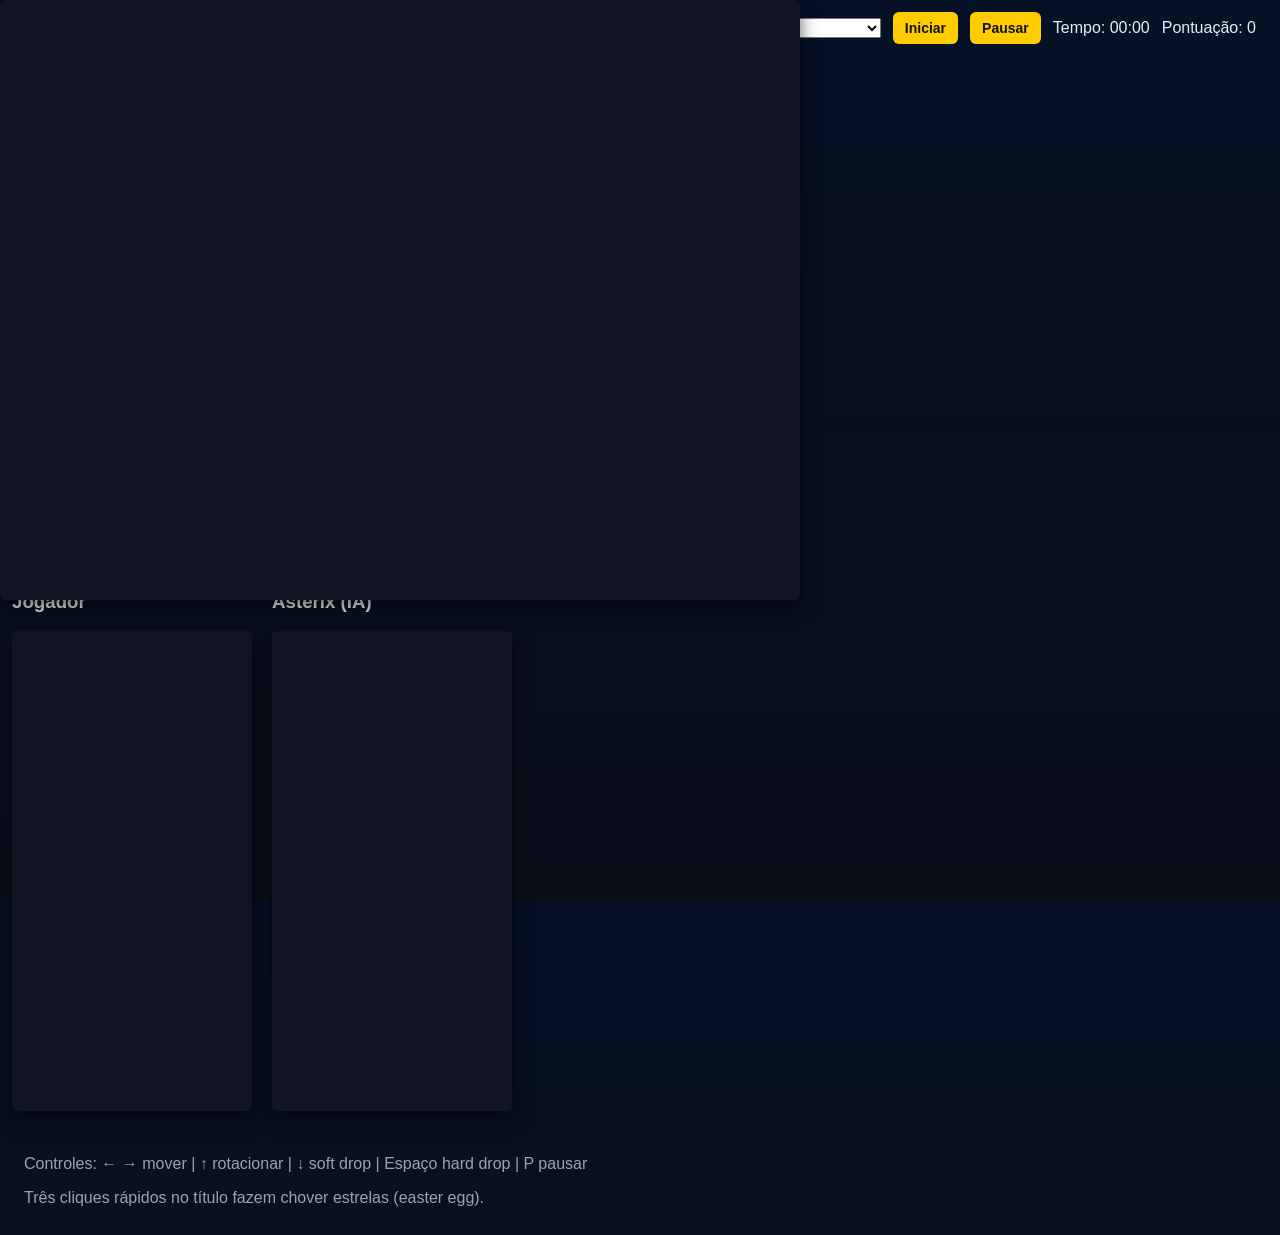
==== commit a4128ba3: "Add Tetrix game (engine, AI Asterix, UI, effects)" ====
--- a/index.html
+++ b/index.html
@@ -1,1214 +1,58 @@
-<!DOCTYPE html>
+<!doctype html>
 <html lang="pt-BR">
 <head>
-    <meta charset="UTF-8">
-    <meta name="viewport" content="width=device-width, initial-scale=1.0">
-    <title>Jogo da Velha - Sol & Lua Crescente</title>
-    <style>
-        * {
-            margin: 0;
-            padding: 0;
-            box-sizing: border-box;
-        }
-
-        :root {
-            --bg-color: #0b132b;
-            --board-color: #1c2541;
-            --text-color: #ffffff;
-            --sol-color: #ffbc42;
-            --lua-color: #5bc0be;
-            --primary-shadow: 0 8px 32px rgba(0, 0, 0, 0.3);
-        }
-
-        body {
-            margin: 0;
-            padding: 0;
-            background: radial-gradient(circle at center, #1c2541 0%, #0b132b 100%);
-            color: var(--text-color);
-            font-family: 'Segoe UI', Tahoma, Geneva, Verdana, sans-serif;
-            display: flex;
-            flex-direction: column;
-            align-items: center;
-            justify-content: center;
-            min-height: 100vh;
-            overflow: hidden;
-        }
-
-        /* Efeito de estrelas de fundo */
-        body::before {
-            content: '';
-            position: fixed;
-            top: 0;
-            left: 0;
-            width: 100%;
-            height: 100%;
-            background-image: 
-                radial-gradient(2px 2px at 20px 30px, white, rgba(255,255,255,0.2)),
-                radial-gradient(2px 2px at 60px 70px, white, rgba(255,255,255,0.2)),
-                radial-gradient(1px 1px at 50px 50px, white, rgba(255,255,255,0.2)),
-                radial-gradient(1px 1px at 130px 80px, white, rgba(255,255,255,0.2)),
-                radial-gradient(2px 2px at 90px 10px, white, rgba(255,255,255,0.2));
-            background-repeat: repeat;
-            background-size: 200px 200px;
-            animation: twinkle 5s ease-in-out infinite;
-            pointer-events: none;
-            z-index: 1;
-        }
-
-        @keyframes twinkle {
-            0%, 100% { opacity: 0.3; }
-            50% { opacity: 0.8; }
-        }
-
-        h1 {
-            font-size: 3rem;
-            margin-bottom: 10px;
-            cursor: pointer;
-            user-select: none;
-            text-shadow: 0 0 20px rgba(91, 192, 190, 0.5), 0 0 40px rgba(255, 188, 66, 0.3);
-            transition: all 0.3s ease;
-            position: relative;
-            z-index: 2;
-            letter-spacing: 2px;
-        }
-
-        h1:hover {
-            transform: scale(1.05);
-            text-shadow: 0 0 30px rgba(91, 192, 190, 0.8), 0 0 60px rgba(255, 188, 66, 0.6);
-        }
-
-        h1:active {
-            transform: scale(0.95);
-        }
-
-        .click-hint {
-            font-size: 0.8rem;
-            color: rgba(255, 255, 255, 0.5);
-            margin-bottom: 20px;
-            z-index: 2;
-            position: relative;
-            animation: pulse-text 2s ease-in-out infinite;
-        }
-
-        @keyframes pulse-text {
-            0%, 100% { opacity: 0.5; }
-            50% { opacity: 1; }
-        }
-
-        .scoreboard {
-            display: flex;
-            gap: 60px;
-            font-size: 1.3rem;
-            margin-bottom: 20px;
-            background: rgba(28, 37, 65, 0.8);
-            padding: 15px 35px;
-            border-radius: 50px;
-            box-shadow: var(--primary-shadow), inset 0 1px 0 rgba(255, 255, 255, 0.1);
-            backdrop-filter: blur(10px);
-            border: 1px solid rgba(91, 192, 190, 0.2);
-            z-index: 2;
-            position: relative;
-            min-width: 400px;
-            justify-content: center;
-        }
-
-        .score-item {
-            display: flex;
-            align-items: center;
-            gap: 12px;
-            font-weight: 600;
-            transition: transform 0.3s ease;
-        }
-
-        .score-item:hover {
-            transform: scale(1.1);
-        }
-
-        .score-sol { 
-            color: var(--sol-color); 
-            text-shadow: 0 0 10px var(--sol-color);
-        }
-
-        .score-lua { 
-            color: var(--lua-color); 
-            text-shadow: 0 0 10px var(--lua-color);
-        }
-
-        .emoji {
-            font-size: 1.8rem;
-            animation: emoji-bounce 1s ease-in-out infinite;
-        }
-
-        .emoji.sol-emoji {
-            animation: rotate-sun 8s linear infinite;
-        }
-
-        @keyframes rotate-sun {
-            from { transform: rotate(0deg); }
-            to { transform: rotate(360deg); }
-        }
-
-        @keyframes emoji-bounce {
-            0%, 100% { transform: translateY(0); }
-            50% { transform: translateY(-5px); }
-        }
-
-        .status {
-            font-size: 1.4rem;
-            margin-bottom: 25px;
-            height: 35px;
-            font-weight: 300;
-            letter-spacing: 1px;
-            z-index: 2;
-            position: relative;
-            min-height: 40px;
-            animation: fade-in 0.3s ease;
-        }
-
-        @keyframes fade-in {
-            from { opacity: 0; }
-            to { opacity: 1; }
-        }
-
-        .container {
-            display: flex;
-            flex-direction: column;
-            align-items: center;
-            gap: 20px;
-            z-index: 2;
-            position: relative;
-        }
-
-        .board {
-            display: grid;
-            grid-template-columns: repeat(3, 120px);
-            grid-template-rows: repeat(3, 120px);
-            gap: 12px;
-            background: rgba(255, 255, 255, 0.03);
-            padding: 20px;
-            border-radius: 20px;
-            box-shadow: var(--primary-shadow), inset 0 0 20px rgba(91, 192, 190, 0.1);
-            border: 2px solid rgba(91, 192, 190, 0.3);
-            backdrop-filter: blur(10px);
-        }
-
-        .cell {
-            background: linear-gradient(135deg, rgba(60, 80, 107, 0.8), rgba(28, 37, 65, 0.8));
-            border: 2px solid rgba(91, 192, 190, 0.3);
-            border-radius: 15px;
-            font-size: 3.5rem;
-            display: flex;
-            align-items: center;
-            justify-content: center;
-            cursor: pointer;
-            transition: all 0.3s cubic-bezier(0.34, 1.56, 0.64, 1);
-            box-shadow: inset 0 1px 3px rgba(255, 255, 255, 0.1), 0 4px 15px rgba(0, 0, 0, 0.2);
-            position: relative;
-            overflow: hidden;
-        }
-
-        .cell::before {
-            content: '';
-            position: absolute;
-            top: 0;
-            left: -100%;
-            width: 100%;
-            height: 100%;
-            background: linear-gradient(90deg, transparent, rgba(255, 255, 255, 0.3), transparent);
-            transition: left 0.5s;
-        }
-
-        .cell:hover::before {
-            left: 100%;
-        }
-
-        .cell:hover:not(.sol):not(.lua) {
-            background: linear-gradient(135deg, rgba(91, 192, 190, 0.4), rgba(60, 80, 107, 0.8));
-            transform: translateY(-5px) scale(1.02);
-            box-shadow: inset 0 1px 3px rgba(255, 255, 255, 0.2), 0 8px 25px rgba(91, 192, 190, 0.3);
-            border-color: rgba(91, 192, 190, 0.6);
-        }
-
-        .cell:active:not(.disabled) {
-            transform: translateY(-2px) scale(0.98);
-        }
-
-        .cell.disabled {
-            cursor: not-allowed;
-        }
-
-        .cell.sol {
-            color: var(--sol-color);
-            animation: appear-sol 0.5s cubic-bezier(0.34, 1.56, 0.64, 1);
-            text-shadow: 0 0 10px var(--sol-color);
-        }
-
-        .cell.lua {
-            color: var(--lua-color);
-            animation: appear-lua 0.5s cubic-bezier(0.34, 1.56, 0.64, 1);
-            text-shadow: 0 0 10px var(--lua-color);
-        }
-
-        @keyframes appear-sol {
-            from {
-                transform: scale(0) rotate(-180deg);
-                opacity: 0;
-            }
-            to {
-                transform: scale(1) rotate(0deg);
-                opacity: 1;
-            }
-        }
-
-        @keyframes appear-lua {
-            from {
-                transform: scale(0) rotate(180deg);
-                opacity: 0;
-            }
-            to {
-                transform: scale(1) rotate(0deg);
-                opacity: 1;
-            }
-        }
-
-        .cell.winner-cell {
-            background: linear-gradient(135deg, rgba(91, 192, 190, 0.8), rgba(255, 188, 66, 0.6));
-            animation: pulse-winner 0.6s ease-in-out infinite;
-            box-shadow: inset 0 1px 3px rgba(255, 255, 255, 0.3), 0 0 30px rgba(91, 192, 190, 0.8);
-            border-color: rgba(91, 192, 190, 0.9);
-        }
-
-        @keyframes pulse-winner {
-            0%, 100% { transform: scale(1); }
-            50% { transform: scale(1.08); }
-        }
-
-        .buttons-container {
-            display: flex;
-            gap: 15px;
-            margin-top: 30px;
-            z-index: 2;
-            position: relative;
-            flex-wrap: wrap;
-            justify-content: center;
-        }
-
-        .reset-btn, .clear-scores-btn, .history-btn {
-            padding: 14px 35px;
-            font-size: 1rem;
-            font-weight: 600;
-            border: none;
-            border-radius: 30px;
-            cursor: pointer;
-            transition: all 0.3s cubic-bezier(0.34, 1.56, 0.64, 1);
-            box-shadow: 0 6px 20px rgba(0, 0, 0, 0.3);
-            text-transform: uppercase;
-            letter-spacing: 1px;
-            position: relative;
-            overflow: hidden;
-        }
-
-        .reset-btn::before, .clear-scores-btn::before, .history-btn::before {
-            content: '';
-            position: absolute;
-            top: 0;
-            left: -100%;
-            width: 100%;
-            height: 100%;
-            background: rgba(255, 255, 255, 0.2);
-            transition: left 0.5s;
-            z-index: -1;
-        }
-
-        .reset-btn:hover::before, .clear-scores-btn:hover::before, .history-btn:hover::before {
-            left: 100%;
-        }
-
-        .reset-btn {
-            background: linear-gradient(135deg, var(--lua-color), #3a9b96);
-            color: #0b132b;
-        }
-
-        .reset-btn:hover {
-            transform: translateY(-3px);
-            box-shadow: 0 10px 30px rgba(91, 192, 190, 0.5);
-        }
-
-        .clear-scores-btn {
-            background: linear-gradient(135deg, #ff6b6b, #ff8e8e);
-            color: white;
-        }
-
-        .clear-scores-btn:hover {
-            transform: translateY(-3px);
-            box-shadow: 0 10px 30px rgba(255, 107, 107, 0.5);
-        }
-
-        .history-btn {
-            background: linear-gradient(135deg, #6c5ce7, #a29bfe);
-            color: white;
-        }
-
-        .history-btn:hover {
-            transform: translateY(-3px);
-            box-shadow: 0 10px 30px rgba(108, 92, 231, 0.5);
-        }
-
-        /* Modal de Histórico */
-        .modal {
-            display: none;
-            position: fixed;
-            z-index: 1000;
-            left: 0;
-            top: 0;
-            width: 100%;
-            height: 100%;
-            background-color: rgba(0, 0, 0, 0.7);
-            animation: fadeIn 0.3s ease;
-        }
-
-        @keyframes fadeIn {
-            from { opacity: 0; }
-            to { opacity: 1; }
-        }
-
-        .modal-content {
-            background: linear-gradient(135deg, #1c2541, #0b132b);
-            margin: 3% auto;
-            padding: 30px;
-            border: 2px solid rgba(91, 192, 190, 0.5);
-            border-radius: 20px;
-            width: 90%;
-            max-width: 800px;
-            max-height: 85vh;
-            overflow-y: auto;
-            box-shadow: 0 10px 50px rgba(0, 0, 0, 0.5);
-            animation: slideDown 0.3s ease;
-        }
-
-        @keyframes slideDown {
-            from {
-                transform: translateY(-50px);
-                opacity: 0;
-            }
-            to {
-                transform: translateY(0);
-                opacity: 1;
-            }
-        }
-
-        .modal-header {
-            display: flex;
-            justify-content: space-between;
-            align-items: center;
-            margin-bottom: 20px;
-            border-bottom: 2px solid rgba(91, 192, 190, 0.3);
-            padding-bottom: 15px;
-        }
-
-        .modal-header h2 {
-            color: var(--lua-color);
-            font-size: 1.8rem;
-            text-shadow: 0 0 10px rgba(91, 192, 190, 0.5);
-        }
-
-        .close-btn {
-            color: #aaa;
-            font-size: 28px;
-            font-weight: bold;
-            cursor: pointer;
-            transition: color 0.3s ease;
-        }
-
-        .close-btn:hover,
-        .close-btn:focus {
-            color: var(--lua-color);
-        }
-
-        .history-stats {
-            background: rgba(108, 92, 231, 0.2);
-            padding: 15px;
-            border-radius: 10px;
-            margin-bottom: 20px;
-            border-left: 4px solid #6c5ce7;
-        }
-
-        .stat-item {
-            display: flex;
-            justify-content: space-between;
-            margin: 8px 0;
-            font-size: 0.95rem;
-        }
-
-        .minimax-stats {
-            background: rgba(91, 192, 190, 0.15);
-            padding: 15px;
-            border-radius: 10px;
-            margin-bottom: 20px;
-            border-left: 4px solid var(--lua-color);
-        }
-
-        .history-entry {
-            background: rgba(60, 80, 107, 0.4);
-            padding: 15px;
-            margin-bottom: 12px;
-            border-radius: 10px;
-            border-left: 4px solid var(--lua-color);
-            transition: all 0.3s ease;
-        }
-
-        .history-entry:hover {
-            background: rgba(60, 80, 107, 0.6);
-            transform: translateX(5px);
-        }
-
-        .history-entry.winner-entry {
-            border-left-color: var(--sol-color);
-            background: rgba(255, 188, 66, 0.1);
-        }
-
-        .history-time {
-            color: var(--lua-color);
-            font-weight: bold;
-            font-size: 0.9rem;
-        }
-
-        .history-result {
-            margin-top: 8px;
-            font-size: 1rem;
-            color: var(--text-color);
-        }
-
-        .history-moves {
-            margin-top: 8px;
-            font-size: 0.85rem;
-            color: rgba(255, 255, 255, 0.7);
-            background: rgba(0, 0, 0, 0.3);
-            padding: 8px;
-            border-radius: 5px;
-            max-height: 120px;
-            overflow-y: auto;
-        }
-
-        .ia-analysis {
-            margin-top: 8px;
-            font-size: 0.80rem;
-            color: rgba(91, 192, 190, 0.9);
-            background: rgba(0, 0, 0, 0.2);
-            padding: 8px;
-            border-radius: 5px;
-        }
-
-        .export-btn {
-            background: linear-gradient(135deg, #00b894, #55efc4);
-            color: #0b132b;
-            padding: 10px 20px;
-            border: none;
-            border-radius: 20px;
-            cursor: pointer;
-            font-weight: 600;
-            transition: all 0.3s ease;
-            margin-top: 15px;
-            width: 100%;
-        }
-
-        .export-btn:hover {
-            transform: scale(1.05);
-            box-shadow: 0 5px 20px rgba(0, 184, 148, 0.5);
-        }
-
-        /* Easter Egg Canvas */
-        #easterEggCanvas {
-            position: fixed;
-            top: 0;
-            left: 0;
-            width: 100vw;
-            height: 100vh;
-            pointer-events: none;
-            z-index: 999;
-        }
-
-        /* Confetti e Estrelas */
-        .confetti {
-            position: fixed;
-            pointer-events: none;
-            z-index: 998;
-        }
-
-        @media (max-width: 768px) {
-            h1 {
-                font-size: 2rem;
-            }
-
-            .scoreboard {
-                gap: 30px;
-                padding: 12px 20px;
-                min-width: auto;
-                font-size: 1rem;
-            }
-
-            .board {
-                grid-template-columns: repeat(3, 80px);
-                grid-template-rows: repeat(3, 80px);
-                gap: 8px;
-                padding: 15px;
-            }
-
-            .cell {
-                font-size: 2.5rem;
-            }
-
-            .buttons-container {
-                flex-direction: column;
-                gap: 10px;
-            }
-
-            .reset-btn, .clear-scores-btn, .history-btn {
-                padding: 12px 25px;
-                font-size: 0.9rem;
-                width: 100%;
-            }
-
-            .modal-content {
-                width: 95%;
-                margin: 10% auto;
-            }
-        }
-    </style>
+  <meta charset="utf-8" />
+  <meta name="viewport" content="width=device-width,initial-scale=1" />
+  <title id="game-title">Tetrix</title>
+  <link rel="stylesheet" href="style.css">
 </head>
 <body>
+  <header>
+    <h1 id="title">Tetrix</h1>
+    <div class="controls">
+      <label>Modo:
+        <select id="mode-select">
+          <option value="solo">Solo</option>
+          <option value="duelo">Duelo (Humano vs IA)</option>
+          <option value="dupla">Dupla (Humano + IA)</option>
+        </select>
+      </label>
+      <button id="start-btn">Iniciar</button>
+      <button id="pause-btn">Pausar</button>
+      <span id="timer">Tempo: 00:00</span>
+      <span id="score">Pontuação: 0</span>
+    </div>
+  </header>
 
-    <h1 id="gameTitle">Jogo da Velha</h1>
-    <div class="click-hint" id="clickHint">Clique 3x no título para um easter egg! ✨</div>
-
-    <div class="scoreboard">
-        <div class="score-item">
-            <span class="emoji sol-emoji">☀️</span>
-            <span>Sol: <span id="solScore" class="score-sol">0</span></span>
-        </div>
-        <div class="score-item">
-            <span class="emoji">🌙</span>
-            <span>Lua: <span id="luaScore" class="score-lua">0</span></span>
-        </div>
+  <main>
+    <div id="boards">
+      <canvas id="board-canvas" width="240" height="480"></canvas>
+      <div id="side">
+        <canvas id="next-canvas" width="120" height="120"></canvas>
+        <div id="ai-status"></div>
+      </div>
     </div>
 
-    <div class="status" id="statusText">Sua vez (☀️)</div>
-
-    <div class="container">
-        <div class="board" id="board">
-            <div class="cell" data-index="0"></div>
-            <div class="cell" data-index="1"></div>
-            <div class="cell" data-index="2"></div>
-            <div class="cell" data-index="3"></div>
-            <div class="cell" data-index="4"></div>
-            <div class="cell" data-index="5"></div>
-            <div class="cell" data-index="6"></div>
-            <div class="cell" data-index="7"></div>
-            <div class="cell" data-index="8"></div>
-        </div>
-
-        <div class="buttons-container">
-            <button class="reset-btn" id="resetBtn">🔄 Reiniciar Partida</button>
-            <button class="clear-scores-btn" id="clearScoresBtn">🗑️ Limpar Placar</button>
-            <button class="history-btn" id="historyBtn">📊 Histórico (Agente Cali)</button>
-        </div>
+    <div id="duel-area" class="hidden">
+      <div>
+        <h3>Jogador</h3>
+        <canvas id="board1" width="240" height="480"></canvas>
+      </div>
+      <div>
+        <h3>Asterix (IA)</h3>
+        <canvas id="board2" width="240" height="480"></canvas>
+      </div>
     </div>
 
-    <!-- Modal de Histórico -->
-    <div id="historyModal" class="modal">
-        <div class="modal-content">
-            <div class="modal-header">
-                <h2>🤖 Agente Cali - Análise IA Minimax</h2>
-                <span class="close-btn">&times;</span>
-            </div>
-            <div id="statsContainer"></div>
-            <div id="minimaxStats"></div>
-            <div id="historyList"></div>
-            <button class="export-btn" id="exportBtn">💾 Exportar como JSON</button>
-        </div>
-    </div>
+    <canvas id="effect-layer" width="800" height="600" class="overlay"></canvas>
+  </main>
 
-    <canvas id="easterEggCanvas"></canvas>
+  <footer>
+    <p>Controles: ← → mover | ↑ rotacionar | ↓ soft drop | Espaço hard drop | P pausar</p>
+    <p>Três cliques rápidos no título fazem chover estrelas (easter egg).</p>
+  </footer>
 
-    <script>
-        const board = document.getElementById('board');
-        const cells = document.querySelectorAll('.cell');
-        const statusText = document.getElementById('statusText');
-        const resetBtn = document.getElementById('resetBtn');
-        const clearScoresBtn = document.getElementById('clearScoresBtn');
-        const historyBtn = document.getElementById('historyBtn');
-        const gameTitle = document.getElementById('gameTitle');
-        const canvas = document.getElementById('easterEggCanvas');
-        const ctx = canvas.getContext('2d');
-
-        // HUMAN = jogador humano (Lua), AI = IA (Sol)
-        const HUMAN = 'lua';
-        const AI = 'sol';
-        let gameState = ["", "", "", "", "", "", "", "", ""];
-        let isGameActive = true;
-        let isAIThinking = false;
-        let currentGameMoves = []; // Rastrear movimentos da partida atual
-        
-        let scores = { sol: 0, lua: 0 };
-        let titleClicks = 0;
-        let particles = [];
-        let gameHistory = []; // Histórico de todas as partidas - AGENTE CALI
-        let gameStartTime = Date.now();
-        let minimaxAnalytics = { // Estatísticas do Minimax
-            totalAnalises: 0,
-            movementDepth: 0,
-            totalCalculos: 0,
-            tempoMedio: 0,
-            movementScores: []
-        };
-
-        const winningConditions = [
-            [0, 1, 2], [3, 4, 5], [6, 7, 8],
-            [0, 3, 6], [1, 4, 7], [2, 5, 8],
-            [0, 4, 8], [2, 4, 6]
-        ];
-
-        // ===== AGENTE CALI - SISTEMA DE MONITORAMENTO COM MINIMAX ANALYTICS =====
-        class AgenteCalibani {
-            constructor() {
-                this.nome = "Cali";
-                this.inicializacao = new Date().toLocaleString('pt-BR');
-                this.totalAcessos = 0;
-                this.partidasProcessadas = 0;
-            }
-
-            registrarAcesso() {
-                this.totalAcessos++;
-            }
-
-            registrarPartida(resultado, vencedor, movimentos, tempoTotal, minimaxData) {
-                this.partidasProcessadas++;
-                
-                const partida = {
-                    id: this.partidasProcessadas,
-                    timestamp: new Date().toLocaleString('pt-BR'),
-                    data: new Date().toISOString(),
-                    resultado: resultado,
-                    vencedor: vencedor,
-                    movimentos: movimentos,
-                    placares: {
-                        sol: scores.sol,
-                        lua: scores.lua
-                    },
-                    tempoPartida: tempoTotal,
-                    boardFinal: [...gameState],
-                    placarAntesDaPartida: {
-                        sol: scores.sol - (vencedor === HUMAN ? 0 : (vencedor === AI ? 1 : 0)),
-                        lua: scores.lua - (vencedor === HUMAN ? 1 : (vencedor === AI ? 0 : 0))
-                    },
-                    // NOVO: Dados do Minimax
-                    minimaxAnalytics: minimaxData
-                };
-
-                gameHistory.push(partida);
-                localStorage.setItem('gameHistory', JSON.stringify(gameHistory));
-                return partida;
-            }
-
-            obterRelatorio() {
-                return {
-                    agente: this.nome,
-                    inicializacao: this.inicializacao,
-                    totalAcessos: this.totalAcessos,
-                    partidasProcessadas: this.partidasProcessadas,
-                    placarTotal: scores,
-                    minimaxAnalytics: minimaxAnalytics,
-                    historico: gameHistory
-                };
-            }
-        }
-
-        const agenteCali = new AgenteCalibani();
-
-        // Inicializar canvas
-        function resizeCanvas() {
-            canvas.width = window.innerWidth;
-            canvas.height = window.innerHeight;
-        }
-        resizeCanvas();
-        window.addEventListener('resize', resizeCanvas);
-
-        // Inicializar placar e histórico do LocalStorage
-        if (localStorage.getItem('ticTacToeScores')) {
-            scores = JSON.parse(localStorage.getItem('ticTacToeScores'));
-            document.getElementById('solScore').textContent = scores.sol;
-            document.getElementById('luaScore').textContent = scores.lua;
-        }
-
-        if (localStorage.getItem('gameHistory')) {
-            gameHistory = JSON.parse(localStorage.getItem('gameHistory'));
-            agenteCali.partidasProcessadas = gameHistory.length;
-        }
-
-        // Eventos
-        cells.forEach(cell => cell.addEventListener('click', handleCellClick));
-        resetBtn.addEventListener('click', resetGame);
-        clearScoresBtn.addEventListener('click', clearScores);
-        historyBtn.addEventListener('click', openHistory);
-        gameTitle.addEventListener('click', handleTitleClick);
-
-        // Registrar acesso ao abrir a página
-        agenteCali.registrarAcesso();
-
-        // ===== MODAL DE HISTÓRICO =====
-        function openHistory() {
-            const modal = document.getElementById('historyModal');
-            const historyList = document.getElementById('historyList');
-            const statsContainer = document.getElementById('statsContainer');
-            const minimaxStatsContainer = document.getElementById('minimaxStats');
-            
-            // Gerar estatísticas gerais
-            let vitoriasLua = gameHistory.filter(g => g.vencedor === 'lua').length;
-            let vitoriasSOL = gameHistory.filter(g => g.vencedor === 'sol').length;
-            let empates = gameHistory.filter(g => g.vencedor === 'empate').length;
-            let tempoTotal = gameHistory.reduce((sum, g) => sum + g.tempoPartida, 0);
-            let tempoMedio = gameHistory.length > 0 ? Math.round(tempoTotal / gameHistory.length) : 0;
-            
-            // Calcular estatísticas Minimax
-            let totalCalcuosIA = gameHistory.reduce((sum, g) => sum + (g.minimaxAnalytics?.totalCalculos || 0), 0);
-            let profundidadeMedia = gameHistory.length > 0 ? Math.round(gameHistory.reduce((sum, g) => sum + (g.minimaxAnalytics?.profundidade || 0), 0) / gameHistory.length) : 0;
-            let tempoIAMedio = gameHistory.length > 0 ? Math.round(gameHistory.reduce((sum, g) => sum + (g.minimaxAnalytics?.tempoAnalise || 0), 0) / gameHistory.length) : 0;
-
-            statsContainer.innerHTML = `
-                <div class="history-stats">
-                    <div style="font-weight: bold; color: var(--lua-color); margin-bottom: 10px;">📈 ESTATÍSTICAS GERAIS</div>
-                    <div class="stat-item">
-                        <span>Total de Partidas:</span>
-                        <span style="color: var(--sol-color);">${gameHistory.length}</span>
-                    </div>
-                    <div class="stat-item">
-                        <span>🌙 Vitórias (Você):</span>
-                        <span style="color: var(--lua-color);">${vitoriasLua}</span>
-                    </div>
-                    <div class="stat-item">
-                        <span>☀️ Vitórias IA:</span>
-                        <span style="color: var(--sol-color);">${vitoriasSOL}</span>
-                    </div>
-                    <div class="stat-item">
-                        <span>🤝 Empates:</span>
-                        <span style="color: #aaa;">${empates}</span>
-                    </div>
-                    <div class="stat-item">
-                        <span>⏱️ Tempo Total:</span>
-                        <span style="color: #aaa;">${tempoTotal}s</span>
-                    </div>
-                    <div class="stat-item">
-                        <span>⏰ Tempo Médio/Partida:</span>
-                        <span style="color: #aaa;">${tempoMedio}s</span>
-                    </div>
-                    <div class="stat-item">
-                        <span>👆 Total de Acessos:</span>
-                        <span style="color: var(--lua-color);">${agenteCali.totalAcessos}</span>
-                    </div>
-                </div>
-            `;
-
-            minimaxStatsContainer.innerHTML = `
-                <div class="minimax-stats">
-                    <div style="font-weight: bold; color: var(--lua-color); margin-bottom: 10px;">🧠 ANÁLISE DO ALGORITMO MINIMAX</div>
-                    <div class="stat-item">
-                        <span>Total de Cálculos IA:</span>
-                        <span style="color: var(--sol-color);">${totalCalcuosIA.toLocaleString()}</span>
-                    </div>
-                    <div class="stat-item">
-                        <span>Profundidade Média:</span>
-                        <span style="color: var(--lua-color);">${profundidadeMedia} níveis</span>
-                    </div>
-                    <div class="stat-item">
-                        <span>Tempo Médio de Análise:</span>
-                        <span style="color: #aaa;">${tempoIAMedio}ms</span>
-                    </div>
-                    <div class="stat-item">
-                        <span>Algoritmo:</span>
-                        <span style="color: var(--lua-color);">Minimax com Recursão</span>
-                    </div>
-                </div>
-            `;
-            
-            if (gameHistory.length === 0) {
-                historyList.innerHTML = '<p style="text-align: center; color: rgba(255, 255, 255, 0.6);">Nenhuma partida registrada ainda.</p>';
-            } else {
-                historyList.innerHTML = gameHistory.map((game, index) => `
-                    <div class="history-entry ${game.vencedor !== 'empate' ? 'winner-entry' : ''}">
-                        <div class="history-time">⏰ Partida #${game.id} - ${game.timestamp}</div>
-                        <div class="history-result">
-                            ${game.vencedor === 'empate' 
-                                ? '🤝 <strong>EMPATE</strong>' 
-                                : `<strong>${game.vencedor === HUMAN ? '🌙 VOCÊ VENCEU' : '☀️ IA VENCEU'}</strong>`}
-                        </div>
-                        <div class="history-result">Placar: ☀️ ${game.placares.sol} x ${game.placares.lua} 🌙</div>
-                        <div class="history-moves"><strong>Movimentos:</strong> ${game.movimentos.join(' → ')}</div>
-                        <div class="history-moves"><strong>Tempo da Partida:</strong> ${game.tempoPartida}s</div>
-                        ${game.minimaxAnalytics ? `
-                            <div class="ia-analysis">
-                                <strong>🧠 Análise IA:</strong> ${game.minimaxAnalytics.totalCalculos} cálculos | Profundidade: ${game.minimaxAnalytics.profundidade} | Tempo: ${game.minimaxAnalytics.tempoAnalise}ms
-                            </div>
-                        ` : ''}
-                    </div>
-                `).reverse().join('');
-            }
-            
-            modal.style.display = 'block';
-        }
-
-        document.querySelector('.close-btn').addEventListener('click', function() {
-            document.getElementById('historyModal').style.display = 'none';
-        });
-
-        window.addEventListener('click', function(event) {
-            const modal = document.getElementById('historyModal');
-            if (event.target == modal) {
-                modal.style.display = 'none';
-            }
-        });
-
-        // Exportar histórico como JSON
-        document.getElementById('exportBtn').addEventListener('click', function() {
-            const relatorio = agenteCali.obterRelatorio();
-            const dataStr = JSON.stringify(relatorio, null, 2);
-            const dataBlob = new Blob([dataStr], { type: 'application/json' });
-            const url = URL.createObjectURL(dataBlob);
-            const link = document.createElement('a');
-            link.href = url;
-            link.download = `historico_jogo_cali_minimax_${new Date().getTime()}.json`;
-            link.click();
-            URL.revokeObjectURL(url);
-        });
-
-        // Easter Egg - Confetes e Estrelas
-        function handleTitleClick() {
-            titleClicks++;
-            
-            if (titleClicks === 3) {
-                createCelebration();
-                titleClicks = 0;
-            }
-            
-            setTimeout(() => {
-                if (titleClicks > 0 && titleClicks < 3) {
-                    titleClicks = 0;
-                }
-            }, 1500);
-        }
-
-        function createCelebration() {
-            for (let i = 0; i < 100; i++) {
-                createConfetti();
-            }
-            
-            for (let i = 0; i < 50; i++) {
-                createStar();
-            }
-
-            animateParticles();
-        }
-
-        function createConfetti() {
-            const confetti = {
-                type: 'confetti',
-                x: Math.random() * window.innerWidth,
-                y: -10,
-                vx: (Math.random() - 0.5) * 8,
-                vy: Math.random() * 5 + 3,
-                angle: Math.random() * Math.PI * 2,
-                rotation: Math.random() * 0.1,
-                life: 1,
-                color: ['#ffbc42', '#5bc0be', '#ff6b9d', '#c44569'][Math.floor(Math.random() * 4)]
-            };
-            particles.push(confetti);
-        }
-
-        function createStar() {
-            const star = {
-                type: 'star',
-                x: Math.random() * window.innerWidth,
-                y: Math.random() * window.innerHeight * 0.5,
-                vx: (Math.random() - 0.5) * 2,
-                vy: (Math.random() - 0.5) * 2,
-                angle: Math.random() * Math.PI * 2,
-                rotation: Math.random() * 0.1,
-                life: 1,
-                size: Math.random() * 2 + 1
-            };
-            particles.push(star);
-        }
-
-        function animateParticles() {
-            ctx.clearRect(0, 0, canvas.width, canvas.height);
-
-            for (let i = particles.length - 1; i >= 0; i--) {
-                const p = particles[i];
-                
-                p.x += p.vx;
-                p.y += p.vy;
-                if (p.type === 'confetti') p.vy += 0.12;
-                p.angle += p.rotation;
-                p.life -= 0.01;
-
-                if (p.life <= 0) {
-                    particles.splice(i, 1);
-                    continue;
-                }
-
-                ctx.globalAlpha = p.life;
-                
-                if (p.type === 'star') {
-                    drawStar(p);
-                } else {
-                    drawConfetti(p);
-                }
-            }
-
-            ctx.globalAlpha = 1;
-
-            if (particles.length > 0) {
-                requestAnimationFrame(animateParticles);
-            }
-        }
-
-        function drawConfetti(p) {
-            ctx.save();
-            ctx.translate(p.x, p.y);
-            ctx.rotate(p.angle);
-            ctx.fillStyle = p.color;
-            ctx.fillRect(-5, -2, 10, 4);
-            ctx.restore();
-        }
-
-        function drawStar(p) {
-            ctx.save();
-            ctx.translate(p.x, p.y);
-            ctx.fillStyle = '#ffbc42';
-            drawStarShape(p.size);
-            ctx.restore();
-        }
-
-        function drawStarShape(size) {
-            ctx.beginPath();
-            for (let i = 0; i < 5; i++) {
-                const angle = (i * 4 * Math.PI) / 5 - Math.PI / 2;
-                const x = Math.cos(angle) * size;
-                const y = Math.sin(angle) * size;
-                if (i === 0) ctx.moveTo(x, y);
-                else ctx.lineTo(x, y);
-            }
-            ctx.closePath();
-            ctx.fill();
-        }
-
-        // Clique do jogador Humano
-        function handleCellClick(e) {
-            agenteCali.registrarAcesso();
-            
-            if (isAIThinking || !isGameActive) return;
-            
-            const clickedCell = e.target;
-            const clickedCellIndex = parseInt(clickedCell.getAttribute('data-index'));
-
-            if (gameState[clickedCellIndex] !== "") return;
-
-            makeMove(clickedCellIndex, HUMAN);
-            currentGameMoves.push(`Posição ${clickedCellIndex} - 🌙 Lua`);
-            
-            if (!checkGameOver(HUMAN)) {
-                statusText.textContent = "☀️ Sol pensando...";
-                isGameActive = false;
-                isAIThinking = true;
-                cells.forEach(cell => cell.classList.add('disabled'));
-                setTimeout(aiTurn, 600);
-            }
-        }
-
-        // Movimentação
-        function makeMove(index, player) {
-            gameState[index] = player;
-            cells[index].classList.add(player);
-            cells[index].textContent = player === 'sol' ? '☀️' : '🌙';
-        }
-
-        // Turno da IA com Minimax Imbatível - COM ANALYTICS
-        let lastMinimaxData = {};
-        function aiTurn() {
-            const startTime = performance.now();
-            let minimaxResult = minimax(gameState, AI);
-            let bestMove = minimaxResult.index;
-            const endTime = performance.now();
-            const tempoAnalise = Math.round(endTime - startTime);
-
-            // Registrar dados de análise
-            lastMinimaxData = {
-                totalCalculos: minimaxAnalytics.totalCalculos,
-                profundidade: minimaxAnalytics.movementDepth,
-                tempoAnalise: tempoAnalise,
-                bestScore: minimaxResult.score,
-                boardState: [...gameState]
-            };
-
-            makeMove(bestMove, AI);
-            currentGameMoves.push(`Posição ${bestMove} - ☀️ Sol`);
-
-            isAIThinking = false;
-            cells.forEach(cell => cell.classList.remove('disabled'));
-
-            if (!checkGameOver(AI)) {
-                statusText.textContent = "🌙 Sua vez";
-                isGameActive = true;
-            }
-        }
-
-        // Algoritmo Minimax - IA Imbatível COM RASTREAMENTO ANALYTICS
-        function minimax(newBoard, player, depth = 0) {
-            minimaxAnalytics.totalCalculos++;
-            if (depth > minimaxAnalytics.movementDepth) {
-                minimaxAnalytics.movementDepth = depth;
-            }
-
-            let availSpots = newBoard
-                .map((val, idx) => val === "" ? idx : null)
-                .filter(val => val !== null);
-
-            if (checkWinScoring(newBoard, HUMAN)) return { score: -10 };
-            if (checkWinScoring(newBoard, AI)) return { score: 10 };
-            if (availSpots.length === 0) return { score: 0 };
-
-            let moves = [];
-            for (let i = 0; i < availSpots.length; i++) {
-                let move = {};
-                move.index = availSpots[i];
-                newBoard[availSpots[i]] = player;
-
-                if (player === AI) {
-                    let result = minimax(newBoard, HUMAN, depth + 1);
-                    move.score = result.score;
-                } else {
-                    let result = minimax(newBoard, AI, depth + 1);
-                    move.score = result.score;
-                }
-
-                newBoard[availSpots[i]] = "";
-                moves.push(move);
-            }
-
-            let bestMove;
-            if (player === AI) {
-                let bestScore = -10000;
-                for (let i = 0; i < moves.length; i++) {
-                    if (moves[i].score > bestScore) {
-                        bestScore = moves[i].score;
-                        bestMove = i;
-                    }
-                }
-            } else {
-                let bestScore = 10000;
-                for (let i = 0; i < moves.length; i++) {
-                    if (moves[i].score < bestScore) {
-                        bestScore = moves[i].score;
-                        bestMove = i;
-                    }
-                }
-            }
-            return moves[bestMove];
-        }
-
-        // Verificar se há vitória (para scoring do Minimax)
-        function checkWinScoring(boardState, player) {
-            return winningConditions.some(condition => {
-                return condition.every(index => boardState[index] === player);
-            });
-        }
-
-        // Verificar fim do jogo
-        function checkGameOver(player) {
-            let gameWon = false;
-            let winningCells = [];
-
-            for (let i = 0; i < winningConditions.length; i++) {
-                const condition = winningConditions[i];
-                if (
-                    gameState[condition[0]] === player &&
-                    gameState[condition[1]] === player &&
-                    gameState[condition[2]] === player
-                ) {
-                    gameWon = true;
-                    winningCells = condition;
-                    break;
-                }
-            }
-
-            if (gameWon) {
-                highlightWinningCells(winningCells);
-                const playerName = player === 'sol' ? "☀️ Sol" : "🌙 Lua";
-                statusText.textContent = `${playerName} venceu! 🎉`;
-                isGameActive = false;
-                
-                scores[player]++;
-                localStorage.setItem('ticTacToeScores', JSON.stringify(scores));
-                document.getElementById('solScore').textContent = scores.sol;
-                document.getElementById('luaScore').textContent = scores.lua;
-                
-                // Registrar partida COM dados Minimax
-                let tempoPartida = Math.round((Date.now() - gameStartTime) / 1000);
-                let resultado = player === HUMAN ? 'vitoria_lua' : 'vitoria_sol';
-                agenteCali.registrarPartida(resultado, player, currentGameMoves, tempoPartida, lastMinimaxData);
-                
-                return true;
-            }
-
-            // Verificar empate
-            if (gameState.every(cell => cell !== "")) {
-                statusText.textContent = "Empate! 🤝";
-                isGameActive = false;
-                
-                let tempoPartida = Math.round((Date.now() - gameStartTime) / 1000);
-                agenteCali.registrarPartida('empate', 'empate', currentGameMoves, tempoPartida, lastMinimaxData);
-                
-                return true;
-            }
-
-            return false;
-        }
-
-        function highlightWinningCells(winningCells) {
-            winningCells.forEach(index => {
-                cells[index].classList.add('winner-cell');
-            });
-        }
-
-        // Reiniciar jogo
-        function resetGame() {
-            gameState = ["", "", "", "", "", "", "", "", ""];
-            isGameActive = true;
-            isAIThinking = false;
-            titleClicks = 0;
-            currentGameMoves = [];
-            gameStartTime = Date.now();
-            minimaxAnalytics = { totalAnalises: 0, movementDepth: 0, totalCalculos: 0, tempoMedio: 0 };
-            
-            cells.forEach(cell => {
-                cell.classList.remove('sol', 'lua', 'winner-cell', 'disabled');
-                cell.textContent = '';
-            });
-
-            statusText.textContent = "🌙 Sua vez";
-            agenteCali.registrarAcesso();
-        }
-
-        // Limpar placar
-        function clearScores() {
-            if (confirm('Tem certeza que deseja limpar o placar?')) {
-                scores = { sol: 0, lua: 0 };
-                localStorage.removeItem('ticTacToeScores');
-                document.getElementById('solScore').textContent = '0';
-                document.getElementById('luaScore').textContent = '0';
-                resetGame();
-            }
-        }
-    </script>
-
+  <script src="ai.js"></script>
+  <script src="game.js"></script>
 </body>
 </html>
--- a/style.css
+++ b/style.css
@@ -0,0 +1,22 @@
+:root{
+  --bg:#0b0f1a;
+  --panel:#111422;
+  --accent:#ffcc00;
+  --muted:#9aa3b2;
+}
+*{box-sizing:border-box}
+html,body{height:100%}
+body{margin:0;font-family:Inter,Segoe UI,Arial;background:linear-gradient(180deg,#061126 0%,var(--bg) 100%);color:#e6eef6}
+header{display:flex;justify-content:space-between;align-items:center;padding:12px 24px}
+h1{margin:0;font-size:28px;cursor:pointer}
+.controls{display:flex;gap:12px;align-items:center}
+#boards{display:flex;gap:12px;padding:12px}
+canvas{background:var(--panel);border-radius:6px;box-shadow:0 6px 18px rgba(0,0,0,0.6)}
+#side{display:flex;flex-direction:column;gap:12px}
+#duel-area{display:flex;gap:20px;padding:12px}
+.hidden{display:none}
+.overlay{position:absolute;left:0;top:0;pointer-events:none}
+footer{padding:12px 24px;color:var(--muted)}
+#ai-status{min-height:24px;color:var(--muted)}
+button{background:var(--accent);border:none;padding:8px 12px;border-radius:6px;color:#111;font-weight:600;cursor:pointer}
+select,button{font-size:14px}
